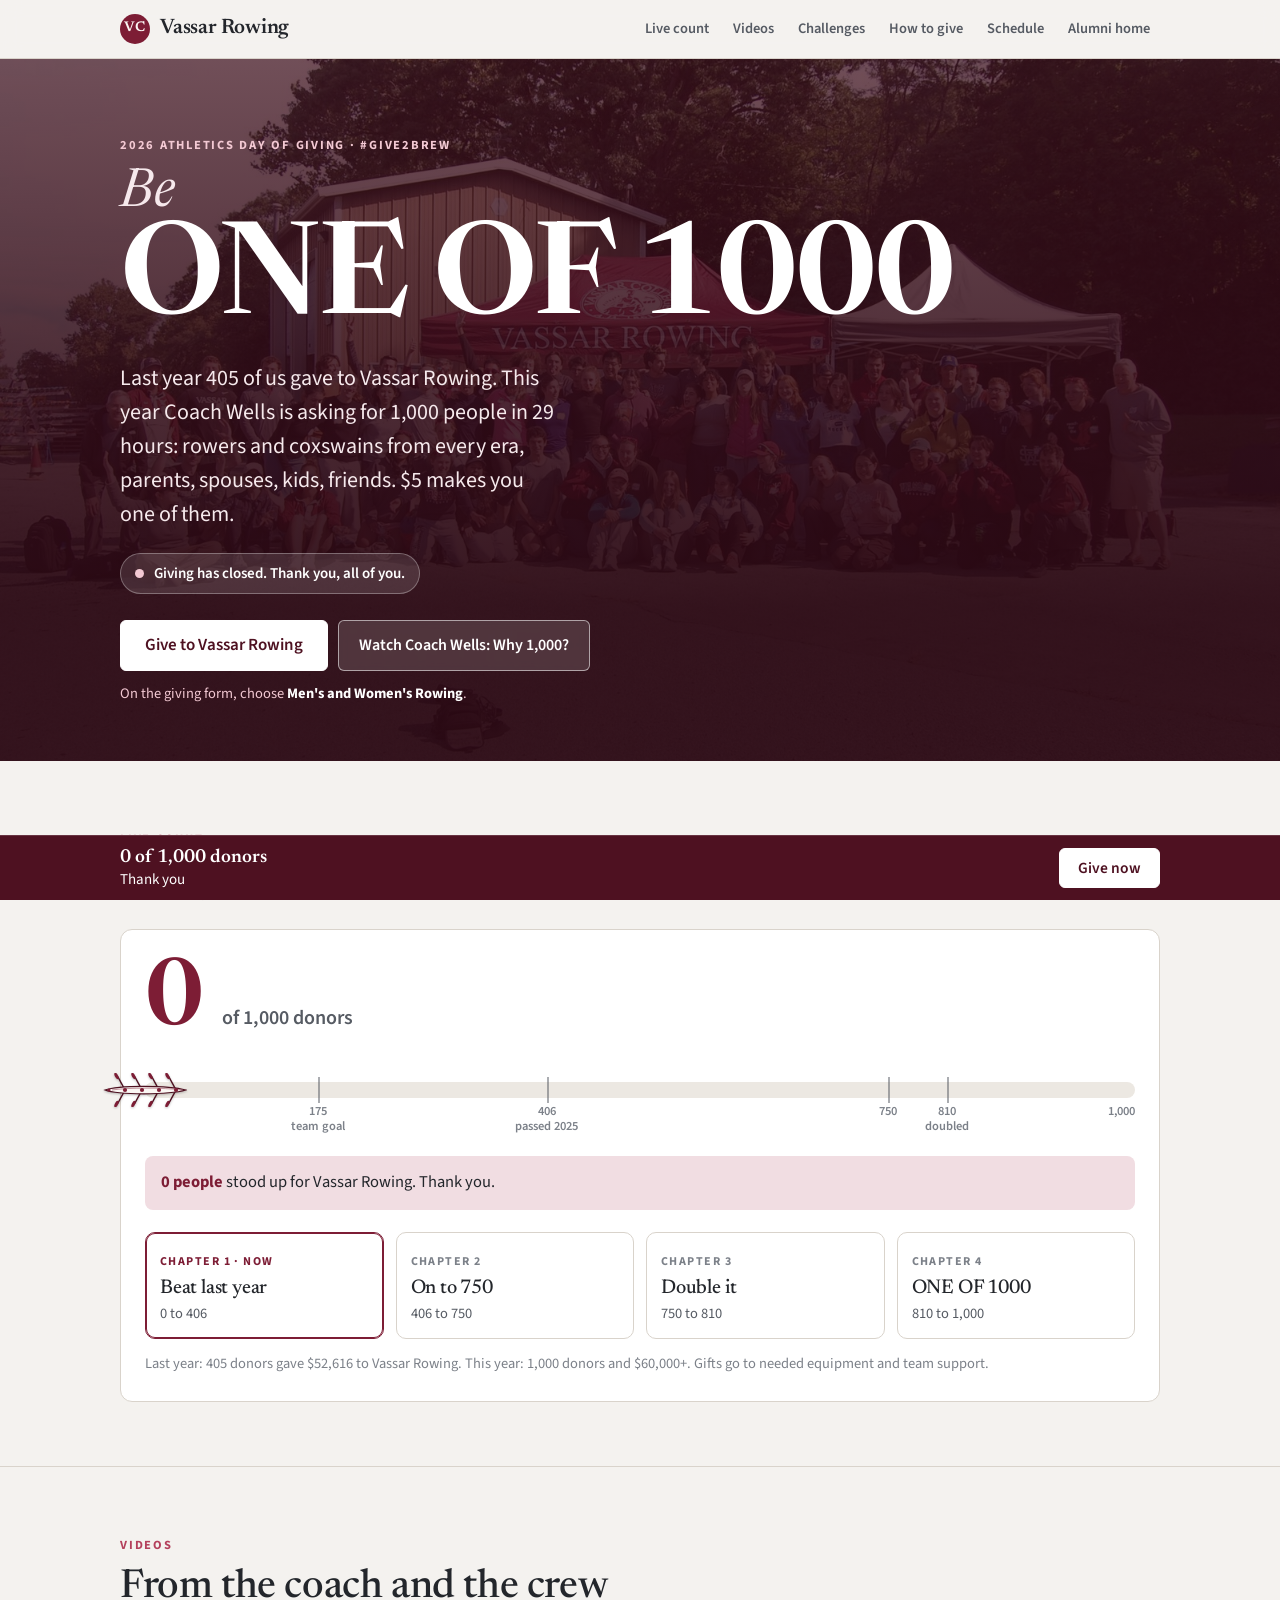
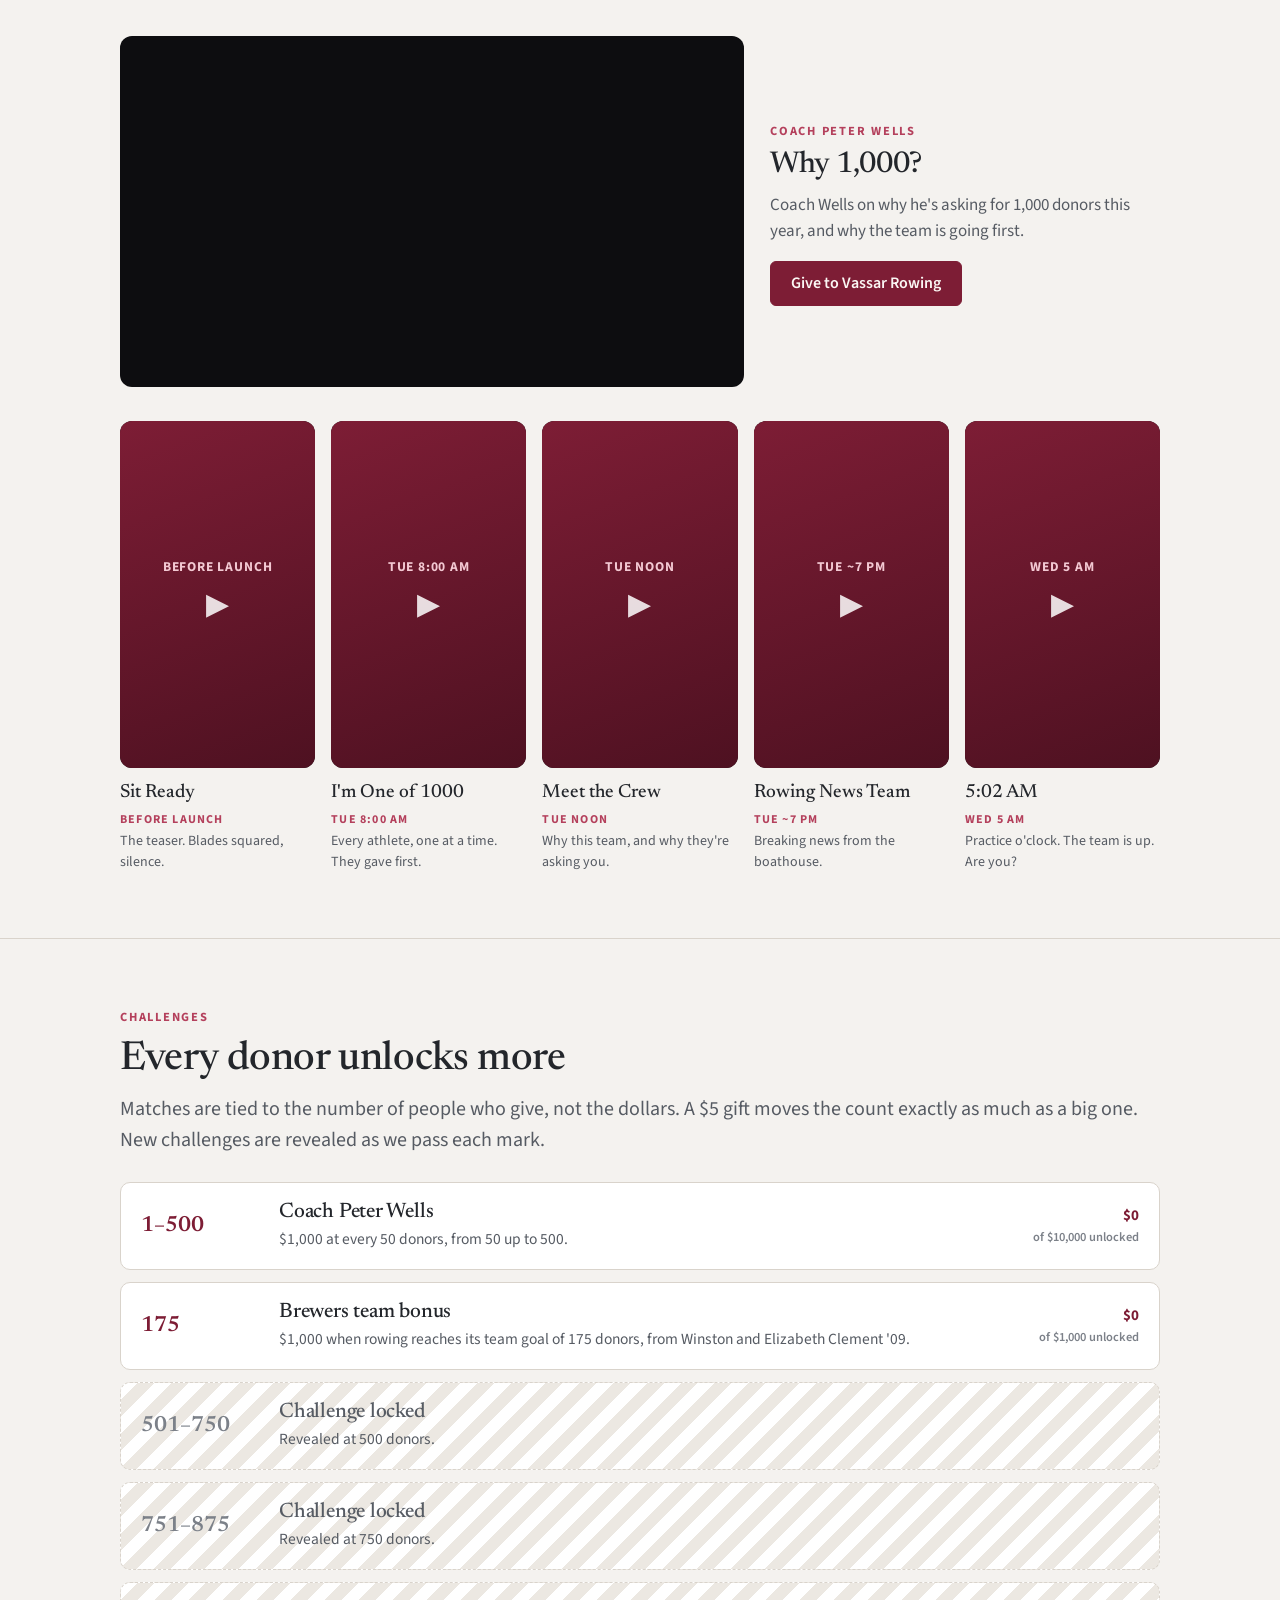
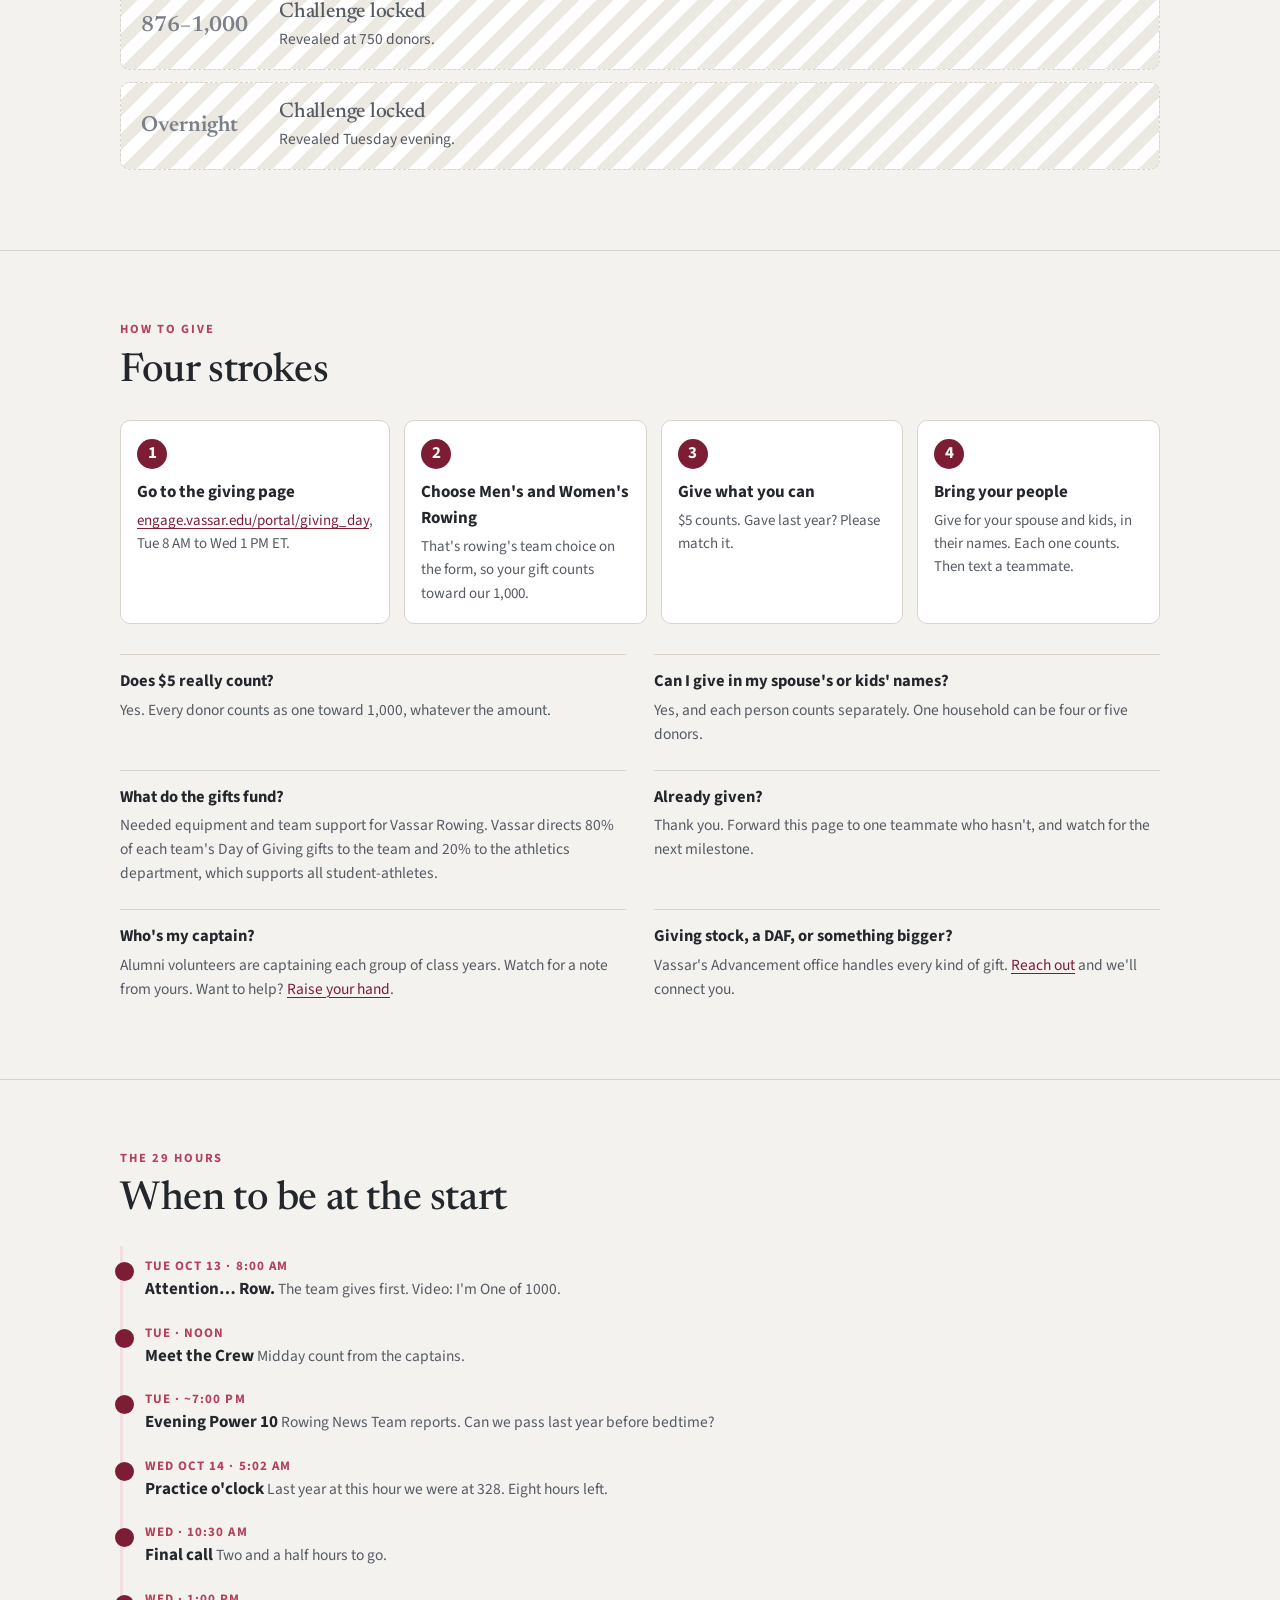
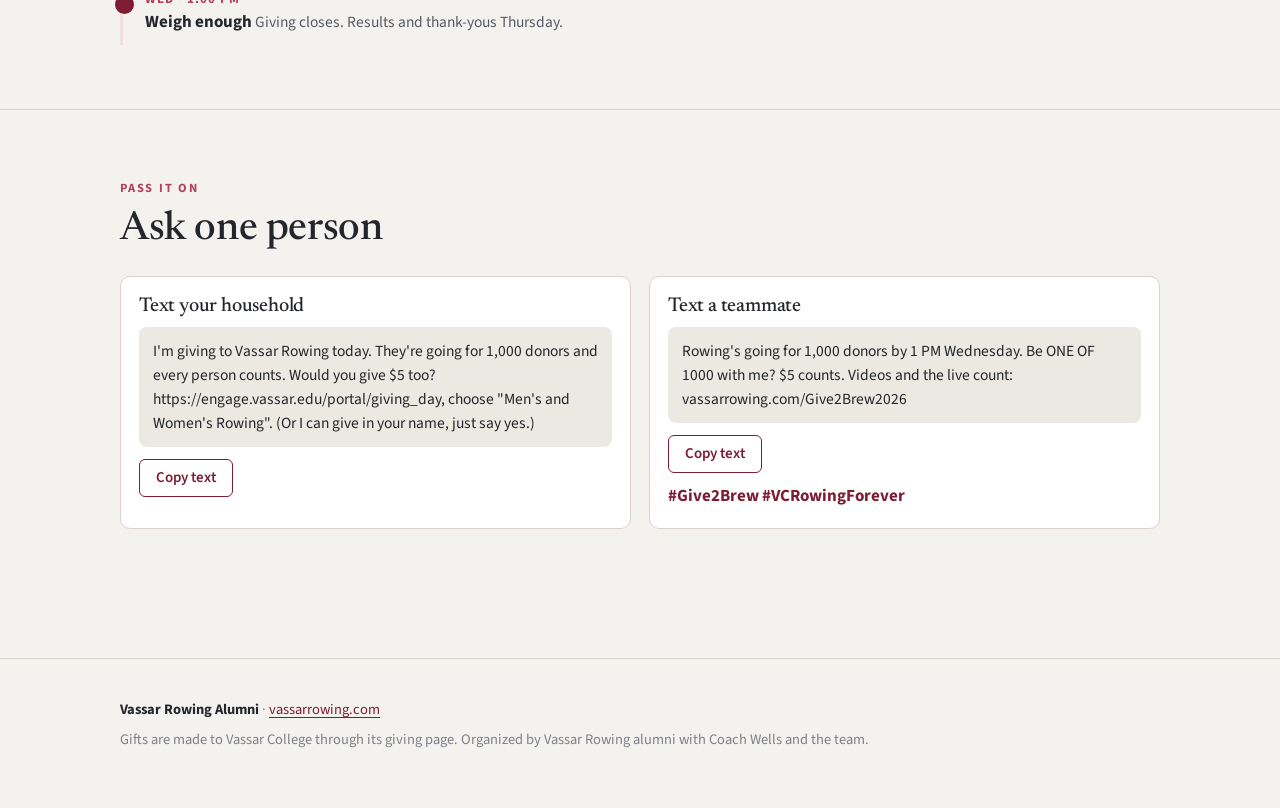
==== Give2Brew2026/index.html @ def51551 "Give2Brew live count from Vassar's engage portal (Slate leaderboard), four-oar shell on the progress" ====
<!doctype html>
<html lang="en">
<head>
<meta charset="utf-8">
<meta name="viewport" content="width=device-width, initial-scale=1, viewport-fit=cover">
<title>One of 1000 · Vassar Rowing #Give2Brew 2026</title>
<meta name="description" content="Vassar Rowing is going for 1,000 donors in 29 hours on the 2026 Athletics Day of Giving, Oct 13–14. $5 makes you one of them.">
<meta property="og:title" content="ONE OF 1000 · Vassar Rowing #Give2Brew">
<meta property="og:description" content="1,000 donors in 29 hours. Tue Oct 13, 8 AM to Wed Oct 14, 1 PM ET. $5 makes you one of them.">
<meta property="og:image" content="https://vassarrowing.com/photos/2026/group-photo.jpg">
<meta property="og:url" content="https://vassarrowing.com/Give2Brew2026/">
<link rel="icon" href="data:image/svg+xml,%3Csvg xmlns='http://www.w3.org/2000/svg' viewBox='0 0 32 32'%3E%3Ccircle cx='16' cy='16' r='16' fill='%237D1D35'/%3E%3Ctext x='16' y='21' text-anchor='middle' font-family='Georgia,serif' font-size='14' fill='%23FBF7F4'%3EVC%3C/text%3E%3C/svg%3E">
<link rel="stylesheet" href="https://fonts.googleapis.com/css2?family=Newsreader:ital,opsz,wght@0,6..72,400;0,6..72,500;0,6..72,600;1,6..72,400&family=Source+Sans+3:wght@400;500;600;700&display=swap">
<link rel="stylesheet" href="../styles.css">
<style>
.g-hero{position:relative;isolation:isolate;color:#fff;background:var(--burg-deep);overflow:hidden}
.g-hero>img{position:absolute;inset:0;width:100%;height:100%;object-fit:cover;z-index:-2;opacity:.42;filter:saturate(.8)}
.g-hero::after{content:"";position:absolute;inset:0;z-index:-1;background:linear-gradient(180deg,rgba(40,8,18,.35) 0%,rgba(40,8,18,.88) 78%)}
.g-hero .wrap{padding-block:72px 56px}
.g-hero .eyebrow{color:#F3C9D3}
.g-title{font-family:var(--font-display);font-weight:600;font-size:clamp(56px,11vw,128px);line-height:.92;letter-spacing:-.02em;margin-top:12px}
.g-title span{display:block;font-size:.42em;font-weight:400;font-style:italic;letter-spacing:0;margin-bottom:6px;color:#F6E9EC}
.g-hero p.sub{font-size:clamp(18px,2.2vw,22px);max-width:40ch;color:#F6E9EC;margin-top:18px;text-wrap:pretty}
.g-hero .actions{display:flex;gap:10px;flex-wrap:wrap;margin-top:26px}
.g-hero .btn-primary{background:#fff;color:var(--burg-deep);border-color:#fff;font-size:17px;padding:14px 24px}
.g-hero .btn-primary:hover{background:#F6E9EC;border-color:#F6E9EC}
.designate{margin-top:12px;font-size:14.5px;color:#F3C9D3}
.designate strong{color:#fff}
.clock{display:inline-flex;align-items:center;gap:10px;margin-top:22px;padding:8px 14px;border-radius:999px;background:rgba(255,255,255,.12);border:1px solid rgba(255,255,255,.3);font-weight:600;font-size:15px}
.clock .dot{width:9px;height:9px;border-radius:50%;background:#F3C9D3}
.clock.live .dot{background:#7FE0A6;box-shadow:0 0 0 0 rgba(127,224,166,.7);animation:pulse 1.8s infinite}
@keyframes pulse{70%{box-shadow:0 0 0 9px rgba(127,224,166,0)}100%{box-shadow:0 0 0 0 rgba(127,224,166,0)}}
@media (prefers-reduced-motion:reduce){.clock.live .dot{animation:none}}

.g-sec{padding-block:64px}
.g-sec + .g-sec{border-top:1px solid var(--line)}
.g-sec h2{margin-top:8px}
.g-sec .lede{margin-top:12px}

/* count */
.count-card{margin-top:26px;background:var(--surface);border:1px solid var(--line);border-radius:12px;padding:26px 24px}
.count-top{display:flex;flex-wrap:wrap;align-items:baseline;gap:8px 18px}
.count-num{font-family:var(--font-display);font-size:clamp(56px,9vw,92px);font-weight:600;line-height:1;color:var(--burg);font-variant-numeric:tabular-nums}
.count-of{font-size:20px;color:var(--ink-2);font-weight:600}
.count-meta{margin-left:auto;text-align:right;font-size:14.5px;color:var(--muted)}
.count-meta b{color:var(--ink);font-weight:600}
.bar{position:relative;margin-top:34px;height:16px;border-radius:999px;background:var(--surface-2);overflow:visible}
.bar .fill{position:absolute;left:0;top:0;bottom:0;border-radius:999px;background:linear-gradient(90deg,var(--burg),var(--rose));width:0;transition:width 1s ease}
.bar .tick{position:absolute;top:-5px;bottom:-5px;width:2px;background:var(--ink-2);opacity:.5}
.bar .boat{position:absolute;left:0;top:50%;width:84px;height:34px;transform:translate(-50%,-50%);transition:left 1s ease;pointer-events:none;z-index:2;filter:drop-shadow(0 1px 1px rgba(0,0,0,.25))}
.bar .boat svg{width:100%;height:100%;display:block}
@media (max-width:600px){.bar .boat{width:64px;height:26px}}
.bar .tick.pace{background:var(--river);opacity:1;width:3px}
.bar .tick.pace::after{content:"1,000 pace";position:absolute;top:-22px;left:50%;transform:translateX(-50%);font-size:11.5px;font-weight:700;color:var(--river);white-space:nowrap}
.ticks{position:relative;height:34px;margin-top:6px;font-size:12.5px;color:var(--muted);font-weight:600}
.ticks span{position:absolute;transform:translateX(-50%);white-space:nowrap;text-align:center;line-height:1.2}
.ticks span:last-child{transform:translateX(-100%);text-align:right}
.next{margin-top:18px;padding:14px 16px;border-radius:8px;background:var(--rose-soft);color:var(--ink);font-size:16.5px}
.next b{color:var(--burg)}
.chapters{display:grid;grid-template-columns:repeat(4,1fr);gap:12px;margin-top:22px}
.chap{border:1px solid var(--line);border-radius:10px;padding:14px 14px 12px;background:var(--surface)}
.chap .n{font-size:12px;font-weight:700;letter-spacing:.12em;text-transform:uppercase;color:var(--muted)}
.chap h3{font-size:20px;margin-top:4px}
.chap p{font-size:14.5px;color:var(--ink-2);margin-top:4px}
.chap.done{border-color:var(--burg);background:var(--rose-soft)}
.chap.done .n{color:var(--burg)}
.chap.now{border-color:var(--burg);box-shadow:inset 0 0 0 1px var(--burg)}
.chap.now .n{color:var(--burg)}
.lastyear{margin-top:14px;font-size:14.5px;color:var(--muted)}
@media (max-width:760px){.chapters{grid-template-columns:1fr 1fr}.count-meta{margin-left:0;text-align:left;width:100%}.ticks span.opt{display:none}}

/* videos */
.featured{margin-top:26px;display:grid;grid-template-columns:minmax(0,1.6fr) minmax(0,1fr);gap:26px;align-items:center}
.player{position:relative;width:100%;border-radius:12px;overflow:hidden;background:#0d0d10;aspect-ratio:16/9}
.player.v{aspect-ratio:9/16}
.player iframe,.player video{position:absolute;inset:0;width:100%;height:100%;border:0}
.player video{object-fit:contain;background:#0d0d10}
.player .soon{position:absolute;inset:0;display:grid;place-content:center;text-align:center;gap:6px;padding:16px;color:#F6E9EC;background:linear-gradient(160deg,var(--burg) 0%,var(--burg-deep) 100%)}
.player .soon b{font-family:var(--font-display);font-size:22px;font-weight:500;color:#fff}
.vcard .player .soon b{font-size:30px;opacity:.85}
.player .soon small{font-size:13.5px;letter-spacing:.06em;text-transform:uppercase;font-weight:700;color:#F3C9D3}
.featured h3{font-size:30px}
.featured p{margin-top:10px;color:var(--ink-2)}
.vgrid{display:grid;grid-template-columns:repeat(5,minmax(0,1fr));gap:16px;margin-top:34px}
.vcard h4{font-family:var(--font-display);font-size:19px;font-weight:500;margin:10px 0 2px}
.vcard p{font-size:14px;color:var(--ink-2)}
.vcard .when{font-size:12px;font-weight:700;letter-spacing:.1em;text-transform:uppercase;color:var(--rose)}
.p10{margin-top:34px}
.p10 h3{font-size:22px}
.p10 p{color:var(--ink-2);margin-top:4px;font-size:15.5px}
.p10grid{display:grid;grid-template-columns:repeat(6,minmax(0,1fr));gap:12px;margin-top:14px}
.p10grid .cap{font-size:13px;color:var(--ink-2);margin-top:6px}
@media (max-width:900px){.featured{grid-template-columns:1fr}.vgrid{grid-template-columns:repeat(3,minmax(0,1fr))}.p10grid{grid-template-columns:repeat(3,minmax(0,1fr))}}
@media (max-width:560px){.vgrid{grid-template-columns:repeat(2,minmax(0,1fr))}}

/* challenges */
.ladder{margin-top:26px;display:grid;gap:12px}
.rung{display:grid;grid-template-columns:120px 1fr auto;gap:18px;align-items:center;padding:18px 20px;border-radius:10px;background:var(--surface);border:1px solid var(--line)}
.rung .range{font-family:var(--font-display);font-size:22px;font-weight:600;color:var(--burg);font-variant-numeric:tabular-nums}
.rung h3{font-size:21px}
.rung p{font-size:15.5px;color:var(--ink-2);margin-top:3px}
.rung .won{font-weight:700;font-size:15px;color:var(--burg);text-align:right;white-space:nowrap}
.rung .won small{display:block;font-weight:600;font-size:12.5px;color:var(--muted)}
.rung.locked{background:repeating-linear-gradient(135deg,var(--surface) 0 12px,var(--surface-2) 12px 24px);border-style:dashed}
.rung.locked .range{color:var(--muted)}
.rung.locked h3{color:var(--ink-2)}
.unlocked-total{margin-top:16px;font-size:16.5px}
.unlocked-total b{color:var(--burg)}
@media (max-width:640px){.rung{grid-template-columns:1fr;gap:6px}.rung .won{text-align:left}}

/* how */
.steps{counter-reset:s;display:grid;grid-template-columns:repeat(4,1fr);gap:14px;margin-top:26px;padding:0;list-style:none}
.steps li{counter-increment:s;background:var(--surface);border:1px solid var(--line);border-radius:10px;padding:18px 16px}
.steps li::before{content:counter(s);display:grid;place-items:center;width:30px;height:30px;border-radius:50%;background:var(--burg);color:var(--on-burg);font-weight:700;margin-bottom:10px}
.steps b{display:block;font-size:17px}
.steps span{display:block;font-size:15px;color:var(--ink-2);margin-top:4px}
@media (max-width:860px){.steps{grid-template-columns:1fr 1fr}}
@media (max-width:480px){.steps{grid-template-columns:1fr}}
.faq{margin-top:30px;display:grid;grid-template-columns:1fr 1fr;gap:10px 28px}
.faq div{padding:14px 0;border-top:1px solid var(--line)}
.faq b{display:block;font-size:16.5px}
.faq span{display:block;color:var(--ink-2);font-size:15.5px;margin-top:3px}
@media (max-width:760px){.faq{grid-template-columns:1fr}}

/* schedule */
.sched{margin-top:24px;display:grid;gap:0;border-left:3px solid var(--rose-soft);padding-left:22px}
.sched div{position:relative;padding:10px 0}
.sched div::before{content:"";position:absolute;left:-30px;top:16px;width:13px;height:13px;border-radius:50%;background:var(--surface);border:3px solid var(--burg)}
.sched div.past::before{background:var(--burg)}
.sched time{display:block;font-size:13px;font-weight:700;letter-spacing:.08em;text-transform:uppercase;color:var(--rose)}
.sched b{font-size:17px}
.sched span{color:var(--ink-2);font-size:15.5px}

/* share */
.share{display:grid;grid-template-columns:minmax(0,1fr) minmax(0,1fr);gap:18px;margin-top:24px}
.sharebox{background:var(--surface);border:1px solid var(--line);border-radius:10px;padding:18px}
.sharebox h3{font-size:20px}
.sharebox p.msg{margin-top:10px;padding:12px 14px;border-radius:8px;background:var(--surface-2);font-size:15.5px;color:var(--ink)}
.sharebox .btn{margin-top:12px;font-size:15px;padding:9px 16px}
.tags{margin-top:10px;font-weight:700;color:var(--burg)}
@media (max-width:760px){.share{grid-template-columns:minmax(0,1fr)}}
.sharebox p.msg{overflow-wrap:anywhere}

.give-bar{position:sticky;bottom:0;z-index:15;background:var(--burg-deep);color:#fff;border-top:1px solid rgba(255,255,255,.15)}
.give-bar .wrap{display:flex;align-items:center;gap:14px;padding-block:10px}
.give-bar .t{font-size:15px;line-height:1.3;margin-right:auto}
.give-bar .t b{font-family:var(--font-display);font-size:19px;font-weight:600}
@media (max-width:560px){.give-bar .t{font-size:13.5px}.give-bar .t b{font-size:17px}}
.give-bar .btn{background:#fff;color:var(--burg-deep);border-color:#fff;padding:10px 18px;font-size:15.5px;white-space:nowrap}
</style>
</head>
<body>
<nav class="nav" aria-label="Site">
  <div class="wrap">
    <a class="brand" href="../index.html"><span class="vc" aria-hidden="true">VC</span>Vassar Rowing</a>
    <div class="nav-links">
      <a href="#count">Live count</a><a href="#videos">Videos</a><a href="#challenges">Challenges</a><a href="#how">How to give</a><a href="#schedule">Schedule</a><a href="../index.html">Alumni home</a>
    </div>
  </div>
</nav>

<header class="g-hero">
  <img src="../photos/2026/group-photo.jpg" alt="">
  <div class="wrap">
    <span class="eyebrow">2026 Athletics Day of Giving &middot; #Give2Brew</span>
    <h1 class="g-title"><span>Be</span>ONE OF 1000</h1>
    <p class="sub">Last year 405 of us gave to Vassar Rowing. This year Coach Wells is asking for 1,000 people in 29 hours: rowers and coxswains from every era, parents, spouses, kids, friends. $5 makes you one of them.</p>
    <div class="clock" id="clock"><span class="dot"></span><span id="clock-text">Tue Oct 13, 8:00 AM to Wed Oct 14, 1:00 PM ET</span></div>
    <div class="actions">
      <a class="btn btn-primary give-link" href="https://engage.vassar.edu/portal/giving_day" target="_blank" rel="noopener">Give to Vassar Rowing</a>
      <a class="btn btn-light" href="#videos">Watch Coach Wells: Why 1,000?</a>
    </div>
    <p class="designate">On the giving form, choose <strong>Men's and Women's Rowing</strong>.</p>
  </div>
</header>

<main>
<section class="g-sec" id="count">
  <div class="wrap">
    <span class="eyebrow">Live count</span>
    <h2>Every person counts as one</h2>
    <div class="count-card">
      <div class="count-top">
        <span class="count-num" id="donors">0</span>
        <span class="count-of">of 1,000 donors</span>
        <span class="count-meta" id="count-meta">Loading the count&hellip;</span>
      </div>
      <div class="bar" id="bar" role="progressbar" aria-valuemin="0" aria-valuemax="1000" aria-valuenow="0" aria-label="Donors toward 1,000">
        <div class="fill" id="fill"></div>
        <div class="boat" id="boat" aria-hidden="true"><svg viewBox="0 0 168 68" xmlns="http://www.w3.org/2000/svg">
          <!-- four oars, port and starboard -->
          <g stroke="#4E1121" stroke-width="3" stroke-linecap="round" fill="none">
            <path d="M44 34 L30 8"/><path d="M78 34 L64 8"/><path d="M112 34 L98 8"/><path d="M146 34 L132 8"/>
            <path d="M44 34 L30 60"/><path d="M78 34 L64 60"/><path d="M112 34 L98 60"/><path d="M146 34 L132 60"/>
          </g>
          <g fill="#7D1D35">
            <ellipse cx="27" cy="6" rx="7" ry="3.2" transform="rotate(62 27 6)"/><ellipse cx="61" cy="6" rx="7" ry="3.2" transform="rotate(62 61 6)"/><ellipse cx="95" cy="6" rx="7" ry="3.2" transform="rotate(62 95 6)"/><ellipse cx="129" cy="6" rx="7" ry="3.2" transform="rotate(62 129 6)"/>
            <ellipse cx="27" cy="62" rx="7" ry="3.2" transform="rotate(-62 27 62)"/><ellipse cx="61" cy="62" rx="7" ry="3.2" transform="rotate(-62 61 62)"/><ellipse cx="95" cy="62" rx="7" ry="3.2" transform="rotate(-62 95 62)"/><ellipse cx="129" cy="62" rx="7" ry="3.2" transform="rotate(-62 129 62)"/>
          </g>
          <!-- hull, bow to the right -->
          <path d="M4 34 C 30 24, 130 24, 166 34 C 130 44, 30 44, 4 34 Z" fill="#FBF7F4" stroke="#4E1121" stroke-width="2.5"/>
          <path d="M18 34 C 50 29, 120 29, 158 34" stroke="#7D1D35" stroke-width="1.5" fill="none" opacity=".6"/>
          <!-- four rowers and a coxswain -->
          <g fill="#7D1D35"><circle cx="44" cy="34" r="4.2"/><circle cx="78" cy="34" r="4.2"/><circle cx="112" cy="34" r="4.2"/><circle cx="146" cy="34" r="4.2"/><circle cx="12" cy="34" r="3"/></g>
        </svg></div>
      </div>
      <div class="ticks" id="ticks"></div>
      <p class="next" id="next">The team gives first at 8:00 AM Tuesday. Coach Wells adds $1,000 at every 50 donors.</p>
      <div class="chapters" id="chapters"></div>
      <p class="lastyear">Last year: 405 donors gave $52,616 to Vassar Rowing. This year: 1,000 donors and $60,000+. Gifts go to needed equipment and team support.</p>
    </div>
  </div>
</section>

<section class="g-sec" id="videos">
  <div class="wrap">
    <span class="eyebrow">Videos</span>
    <h2>From the coach and the crew</h2>
    <div class="featured">
      <div class="player" id="featured-player"></div>
      <div>
        <span class="eyebrow">Coach Peter Wells</span>
        <h3 style="margin-top:6px">Why 1,000?</h3>
        <p>Coach Wells on why he's asking for 1,000 donors this year, and why the team is going first.</p>
        <p><a class="btn btn-primary give-link" style="margin-top:6px" href="https://engage.vassar.edu/portal/giving_day" target="_blank" rel="noopener">Give to Vassar Rowing</a></p>
      </div>
    </div>
    <div class="vgrid" id="vgrid"></div>
    <div class="p10" id="p10" hidden>
      <h3>Power 10 thank-yous</h3>
      <p>Ten hard strokes and a thank-you from the team at each milestone.</p>
      <div class="p10grid" id="p10grid"></div>
    </div>
  </div>
</section>

<section class="g-sec" id="challenges">
  <div class="wrap">
    <span class="eyebrow">Challenges</span>
    <h2>Every donor unlocks more</h2>
    <p class="lede">Matches are tied to the number of people who give, not the dollars. A $5 gift moves the count exactly as much as a big one. New challenges are revealed as we pass each mark.</p>
    <div class="ladder" id="ladder"></div>
    <p class="unlocked-total" id="unlocked-total"></p>
  </div>
</section>

<section class="g-sec" id="how">
  <div class="wrap">
    <span class="eyebrow">How to give</span>
    <h2>Four strokes</h2>
    <ol class="steps">
      <li><b>Go to the giving page</b><span><a class="give-link" href="https://engage.vassar.edu/portal/giving_day" target="_blank" rel="noopener">engage.vassar.edu/portal/giving_day</a>, Tue 8 AM to Wed 1 PM ET.</span></li>
      <li><b>Choose Men's and Women's Rowing</b><span>That's rowing's team choice on the form, so your gift counts toward our 1,000.</span></li>
      <li><b>Give what you can</b><span>$5 counts. Gave last year? Please match it.</span></li>
      <li><b>Bring your people</b><span>Give for your spouse and kids, in their names. Each one counts. Then text a teammate.</span></li>
    </ol>
    <div class="faq">
      <div><b>Does $5 really count?</b><span>Yes. Every donor counts as one toward 1,000, whatever the amount.</span></div>
      <div><b>Can I give in my spouse's or kids' names?</b><span>Yes, and each person counts separately. One household can be four or five donors.</span></div>
      <div><b>What do the gifts fund?</b><span>Needed equipment and team support for Vassar Rowing. Vassar directs 80% of each team's Day of Giving gifts to the team and 20% to the athletics department, which supports all student-athletes.</span></div>
      <div><b>Already given?</b><span>Thank you. Forward this page to one teammate who hasn't, and watch for the next milestone.</span></div>
      <div><b>Who's my captain?</b><span>Alumni volunteers are captaining each group of class years. Watch for a note from yours. Want to help? <a href="mailto:brian@briantormey.com?subject=Raising%20my%20Hand%20for%20VC%20Rowing!">Raise your hand</a>.</span></div>
      <div><b>Giving stock, a DAF, or something bigger?</b><span>Vassar's Advancement office handles every kind of gift. <a href="mailto:brian@briantormey.com?subject=Question%20about%20a%20gift%20to%20VC%20Rowing">Reach out</a> and we'll connect you.</span></div>
    </div>
  </div>
</section>

<section class="g-sec" id="schedule">
  <div class="wrap">
    <span class="eyebrow">The 29 hours</span>
    <h2>When to be at the start</h2>
    <div class="sched" id="sched">
      <div data-t="2026-10-13T08:00:00-04:00"><time>Tue Oct 13 · 8:00 AM</time><b>Attention… Row.</b> <span>The team gives first. Video: I'm One of 1000.</span></div>
      <div data-t="2026-10-13T12:00:00-04:00"><time>Tue · Noon</time><b>Meet the Crew</b> <span>Midday count from the captains.</span></div>
      <div data-t="2026-10-13T19:00:00-04:00"><time>Tue · ~7:00 PM</time><b>Evening Power 10</b> <span>Rowing News Team reports. Can we pass last year before bedtime?</span></div>
      <div data-t="2026-10-14T05:02:00-04:00"><time>Wed Oct 14 · 5:02 AM</time><b>Practice o'clock</b> <span>Last year at this hour we were at 328. Eight hours left.</span></div>
      <div data-t="2026-10-14T10:30:00-04:00"><time>Wed · 10:30 AM</time><b>Final call</b> <span>Two and a half hours to go.</span></div>
      <div data-t="2026-10-14T13:00:00-04:00"><time>Wed · 1:00 PM</time><b>Weigh enough</b> <span>Giving closes. Results and thank-yous Thursday.</span></div>
    </div>
  </div>
</section>

<section class="g-sec" id="share">
  <div class="wrap">
    <span class="eyebrow">Pass it on</span>
    <h2>Ask one person</h2>
    <div class="share">
      <div class="sharebox">
        <h3>Text your household</h3>
        <p class="msg" id="msg-house">I'm giving to Vassar Rowing today. They're going for 1,000 donors and every person counts. Would you give $5 too? https://engage.vassar.edu/portal/giving_day, choose "Men's and Women's Rowing". (Or I can give in your name, just say yes.)</p>
        <button class="btn btn-ghost" data-copy="msg-house">Copy text</button>
      </div>
      <div class="sharebox">
        <h3>Text a teammate</h3>
        <p class="msg" id="msg-mate">Rowing's going for 1,000 donors by 1 PM Wednesday. Be ONE OF 1000 with me? $5 counts. Videos and the live count: vassarrowing.com/Give2Brew2026</p>
        <button class="btn btn-ghost" data-copy="msg-mate">Copy text</button>
        <p class="tags">#Give2Brew #VCRowingForever</p>
      </div>
    </div>
  </div>
</section>
</main>

<div class="give-bar">
  <div class="wrap">
    <span class="t"><b id="bar-count">ONE OF 1000</b><br><span id="bar-sub">Choose "Men's and Women's Rowing"</span></span>
    <a class="btn give-link" href="https://engage.vassar.edu/portal/giving_day" target="_blank" rel="noopener">Give now</a>
  </div>
</div>

<footer>
  <div class="wrap">
    <div><strong style="color:var(--ink)">Vassar Rowing Alumni</strong> · <a href="../index.html">vassarrowing.com</a></div>
    <div>Gifts are made to Vassar College through its giving page. Organized by Vassar Rowing alumni with Coach Wells and the team.</div>
  </div>
</footer>

<script>
(function(){
  var START = new Date('2026-10-13T08:00:00-04:00'), END = new Date('2026-10-14T13:00:00-04:00');
  var GOAL = 1000, LAST = 405;
  var CHAPTERS = [
    {n:1, to:406, title:'Beat last year', text:'0 to 406'},
    {n:2, to:750, title:'On to 750', text:'406 to 750'},
    {n:3, to:810, title:'Double it', text:'750 to 810'},
    {n:4, to:1000, title:'ONE OF 1000', text:'810 to 1,000'}
  ];
  var TICKS = [[175,'175',' team goal'],[406,'406',' passed 2025'],[750,'750',''],[810,'810',' doubled'],[1000,'1,000','']];
  // 1,000-donor planning pace (hours after 8 AM Tue, donors)
  var PACE = [[0,0],[0.5,45],[2,150],[4,300],[9,550],[14,720],[22,810],[26,900],[29,1000]];
  var $ = function(id){return document.getElementById(id)};
  var fmt = function(n){return Number(n).toLocaleString('en-US')};
  var money = function(n){return '$'+fmt(n)};
  var data = null, live = null;
  var LIVE_URL = 'https://raw.githubusercontent.com/BTormey23/vassarrowing.com/live-data/give2brew2026-live.json';
  var seen = {};   // video file -> true once it exists on the site

  function phase(now){ return now < START ? 'pre' : (now >= END ? 'post' : 'live'); }
  function left(ms){
    var m = Math.max(0, Math.floor(ms/60000)), d = Math.floor(m/1440), h = Math.floor(m%1440/60), mm = m%60;
    return (d? d+'d ' : '') + (d||h ? h+'h ' : '') + mm+'m';
  }
  function pace(now){
    var h = (now-START)/3600000; if (h<=0) return 0; if (h>=29) return GOAL;
    for (var i=1;i<PACE.length;i++){ if (h<=PACE[i][0]){ var a=PACE[i-1], b=PACE[i]; return Math.round(a[1]+(b[1]-a[1])*(h-a[0])/(b[0]-a[0])); } }
    return GOAL;
  }

  function tickClock(){
    var now = new Date(), p = phase(now), c = $('clock'), t = $('clock-text');
    c.classList.toggle('live', p==='live');
    if (p==='pre') t.textContent = 'Starts Tue Oct 13, 8:00 AM ET · ' + left(START-now) + ' to go';
    else if (p==='live') t.textContent = 'Live now · ' + left(END-now) + ' left · closes Wed 1:00 PM ET';
    else t.textContent = 'Giving has closed. Thank you, all of you.';
    document.querySelectorAll('#sched div').forEach(function(d){ d.classList.toggle('past', new Date(d.dataset.t) <= now); });
    if (data) renderCount();
  }

  function unlockedFor(ch, n){
    if (!ch.revealed) return 0;
    if (ch.kind==='per'){ var k = Math.floor((Math.min(n, ch.to) - (ch.from-1)) / ch.every); return Math.max(0, Math.min(ch.max, k*ch.amount)); }
    if (ch.kind==='at') return n >= ch.at ? ch.amount : 0;
    return 0;
  }
  function nextUnlock(n){
    var best = null;
    (data.challenges||[]).forEach(function(ch){
      if (!ch.revealed) return;
      var at = null;
      if (ch.kind==='per'){ var nx = (ch.from-1) + (Math.floor((n-(ch.from-1))/ch.every)+1)*ch.every; if (nx <= ch.to) at = nx; }
      else if (ch.kind==='at' && n < ch.at) at = ch.at;
      if (at && (!best || at < best.at)) best = {at:at, amount:ch.amount, name:ch.name};
    });
    return best;
  }

  function liveOk(){
    if (!live || !live.ok || live.test || data.auto === false || !live.checked) return false;
    return (new Date() - new Date(live.checked)) < 75*60000;   // ignore if the checker has gone quiet (pre-launch it runs every 30 min)
  }
  function counts(){
    var m = {donors: Math.max(0, +data.donors||0), dollars: data.dollars, updated: data.updated, auto: false};
    if (liveOk() && +live.donors >= m.donors) m = {donors: +live.donors, dollars: live.dollars, updated: live.updated, auto: true};
    return m;
  }
  function renderCount(){
    var now = new Date(), p = phase(now), c = counts(), n = c.donors;
    $('donors').textContent = fmt(n);
    $('fill').style.width = Math.min(100, n/GOAL*100) + '%';
    $('boat').style.left = Math.min(100, n/GOAL*100) + '%';
    $('bar').setAttribute('aria-valuenow', n);
    var bar = $('bar'); bar.querySelectorAll('.tick').forEach(function(e){e.remove()});
    TICKS.slice(0,-1).forEach(function(t){ var e=document.createElement('span'); e.className='tick'; e.style.left=(t[0]/GOAL*100)+'%'; bar.appendChild(e); });
    if (p==='live'){ var pc = pace(now); var e=document.createElement('span'); e.className='tick pace'; e.style.left=Math.min(100,pc/GOAL*100)+'%'; e.title='On pace for 1,000: about '+fmt(pc)+' by now'; bar.appendChild(e); }
    var meta = [];
    if (c.dollars) meta.push('<b>'+money(c.dollars)+'</b> raised');
    if (c.updated) meta.push('Updated '+c.updated+(c.auto ? ' from Vassar\'s giving site' : ''));
    else if (p==='pre') meta.push('Early gifts are already landing. The count updates every few minutes.');
    $('count-meta').innerHTML = meta.join(' · ');
    var nx = nextUnlock(n), msg;
    if (data.note) msg = data.note;
    else if (p==='pre' && n > 0) msg = '<b>'+fmt(n)+' early</b>. The team gives first at 8:00 AM Tuesday; from there Coach Wells adds <b>$1,000 at every 50 donors</b>.';
    else if (p==='pre') msg = 'The team gives first at 8:00 AM Tuesday. Coach Wells adds <b>$1,000 at every 50 donors</b>, and the Brewers add a <b>$1,000 bonus at 175</b>.';
    else if (p==='post') msg = '<b>'+fmt(n)+' people</b> stood up for Vassar Rowing. Thank you.';
    else if (n >= GOAL) msg = '<b>ONE OF 1000.</b> You did it. Thank you.';
    else if (nx) msg = '<b>'+fmt(nx.at-n)+' more</b> unlocks <b>'+money(nx.amount)+'</b> from '+nx.name+' at '+fmt(nx.at)+' donors.';
    else msg = '<b>'+fmt(GOAL-n)+' more</b> to ONE OF 1000.';
    if (p==='live' && n < LAST+1 && !data.note) msg += ' '+fmt(LAST+1-n)+' more to pass last year.';
    $('next').innerHTML = msg;
    var prev = 0;
    $('chapters').innerHTML = CHAPTERS.map(function(c){
      var cls = n >= c.to ? 'done' : (n >= prev ? 'now' : ''); prev = c.to;
      return '<div class="chap '+cls+'"><span class="n">Chapter '+c.n+(cls==='done'?' · done':cls==='now'?' · now':'')+'</span><h3>'+c.title+'</h3><p>'+c.text+'</p></div>';
    }).join('');
    $('bar-count').textContent = p==='pre' ? 'ONE OF 1000' : fmt(n)+' of 1,000 donors';
    $('bar-sub').textContent = p==='live' ? left(END-now)+' left · choose "Men\'s and Women\'s Rowing"' : (p==='pre' ? 'Tue 8 AM to Wed 1 PM ET · choose "Men\'s and Women\'s Rowing"' : 'Thank you');
    renderLadder(n);
  }

  function renderLadder(n){
    var total = 0;
    $('ladder').innerHTML = (data.challenges||[]).map(function(ch){
      if (!ch.revealed) return '<div class="rung locked"><span class="range">'+ch.range+'</span><div><h3>Challenge locked</h3><p>'+ch.reveal+'.</p></div><span class="won">&nbsp;</span></div>';
      var u = unlockedFor(ch, n); total += u;
      var range = ch.kind==='per' ? fmt(ch.from)+'–'+fmt(ch.to) : fmt(ch.at);
      return '<div class="rung"><span class="range">'+range+'</span><div><h3>'+ch.name+'</h3><p>'+ch.text+'</p></div><span class="won">'+money(u)+'<small>of '+money(ch.max)+' unlocked</small></span></div>';
    }).join('');
    $('unlocked-total').innerHTML = total ? '<b>'+money(total)+'</b> in challenge gifts unlocked so far.' : '';
  }

  function exists(file){
    if (!file) return Promise.resolve(false);
    if (seen[file]) return Promise.resolve(true);
    return fetch(file+'?t='+Date.now(), {method:'HEAD', cache:'no-store'}).then(function(r){ if (r.ok) seen[file]=true; return r.ok; }).catch(function(){return false});
  }
  function embedSrc(v){
    var src = (v && v.src||'').trim();
    if (!src) return null;
    if (v.provider==='youtube') return '<iframe src="https://www.youtube-nocookie.com/embed/'+encodeURIComponent(src)+'?rel=0" title="'+(v.title||'Video')+'" allow="autoplay; encrypted-media; picture-in-picture; fullscreen" allowfullscreen loading="lazy"></iframe>';
    return '<iframe src="https://drive.google.com/file/d/'+encodeURIComponent(src)+'/preview" title="'+(v.title||'Video')+'" allow="autoplay; fullscreen" allowfullscreen loading="lazy"></iframe>';
  }
  // A video shows once its release time has passed: the hosted file in Give2Brew2026/video/ if it's there, otherwise the Drive/YouTube link.
  function embed(v){
    if (!v) return Promise.resolve(null);
    if (v.release && new Date() < new Date(v.release)) return Promise.resolve(null);
    return exists(v.file).then(function(ok){
      if (ok) return '<video src="'+v.file+'" controls playsinline preload="metadata" title="'+(v.title||'Video')+'"></video>';
      return embedSrc(v);
    });
  }
  function soon(title, when){ return '<div class="soon"><small>'+when+'</small><b>'+title+'</b></div>'; }

  var shown = {};
  function put(el, key, html){ if (shown[key] !== html){ shown[key] = html; el.innerHTML = html; } }
  function renderVideos(){
    var f = data.featured||{}, fp = $('featured-player');
    fp.className = 'player' + (f.aspect==='9:16' ? ' v' : '');
    embed(f).then(function(h){ put(fp, 'featured', h || soon('Why 1,000?','Coming soon')); });
    var vids = data.videos||[];
    if ($('vgrid').children.length !== vids.length){
      $('vgrid').innerHTML = vids.map(function(v,i){
        return '<div class="vcard"><div class="player v" id="vp'+i+'"></div><h4>'+v.title+'</h4><p><span class="when">'+v.drops+'</span><br>'+v.blurb+'</p></div>';
      }).join('');
      shown = {featured: shown.featured};
    }
    vids.forEach(function(v,i){ embed(v).then(function(h){ put($('vp'+i), 'v'+i, h || soon('&#9654;', v.drops)); }); });
    var n = counts().donors;
    var clips = (data.power10||[]).filter(function(c){ return n >= (+c.at||0) && (c.file || (c.src||'').trim()); });
    Promise.all(clips.map(embed)).then(function(hs){
      var items = clips.map(function(c,i){ return hs[i] ? '<div><div class="player v">'+hs[i]+'</div>'+(c.caption?'<p class="cap">'+c.caption+'</p>':'')+'</div>' : ''; }).filter(Boolean);
      $('p10').hidden = !items.length;
      put($('p10grid'), 'p10', items.join(''));
    });
  }

  function loadLive(){
    return fetch(LIVE_URL+'?t='+Date.now(), {cache:'no-store'}).then(function(r){ return r.ok ? r.json() : null; }).then(function(j){ if (j) live = j; }).catch(function(){});
  }
  function load(first){
    Promise.all([
      fetch('../data/give2brew2026.json?t='+Date.now(), {cache:'no-store'}).then(function(r){return r.json()}),
      loadLive()
    ]).then(function(res){
      data = res[0]; renderCount(); renderVideos();
    }).catch(function(){ if (first){ data = {donors:0, challenges:[], videos:[], power10:[], featured:{}}; renderCount(); renderVideos(); } });
  }

  // render the ladder ticks labels once
  $('ticks').innerHTML = TICKS.map(function(t,i){ return '<span class="'+(i===0||i===3?'opt':'')+'" style="left:'+(t[0]/GOAL*100)+'%">'+t[1]+(t[2]?'<br>'+t[2].trim():'')+'</span>'; }).join('');

  document.querySelectorAll('[data-copy]').forEach(function(b){
    b.addEventListener('click', function(){
      var txt = $(b.dataset.copy).textContent;
      (navigator.clipboard ? navigator.clipboard.writeText(txt) : Promise.reject()).then(function(){ b.textContent='Copied'; setTimeout(function(){b.textContent='Copy text'},1800); }, function(){ b.textContent='Select and copy'; });
    });
  });

  load(true);
  tickClock();
  setInterval(tickClock, 30000);
  setInterval(function(){ var p = phase(new Date()); if (p==='live' || (START-new Date()) < 3600000) load(false); }, 60000);
  setInterval(function(){ if (phase(new Date())==='pre') load(false); }, 300000);   // pre-launch: early gifts count too
})();
</script>
</body>
</html>
---- styles.css ----
:root{
  --ground:#F4F2EF; --surface:#FFFFFF; --surface-2:#ECE8E2; --line:#D9D3CB;
  --ink:#23262B; --ink-2:#565B63; --muted:#7C8189;
  --burg:#7D1D35; --burg-deep:#4E1121; --rose:#B4405C; --rose-soft:#F1DDE2; --river:#4F6B80;
  --on-burg:#FBF7F4; --focus:#B4405C;
  --font-display:"Newsreader",Georgia,"Times New Roman",serif;
  --font-body:"Source Sans 3","Source Sans Pro",system-ui,-apple-system,"Segoe UI",Helvetica,Arial,sans-serif;
}
@media (prefers-color-scheme: dark){
  :root:not([data-theme="light"]){
    color-scheme:dark;
    --ground:#17181B; --surface:#1F2125; --surface-2:#2A2C31; --line:#3A3D44;
    --ink:#ECE9E4; --ink-2:#BDB8B0; --muted:#8E9199;
    --burg:#9A2C48; --burg-deep:#3B0D1A; --rose:#D0627C; --rose-soft:#3A2028; --river:#7E9BB0;
    --on-burg:#FBF7F4; --focus:#D0627C;
  }
}
:root[data-theme="dark"]{
  color-scheme:dark;
  --ground:#17181B; --surface:#1F2125; --surface-2:#2A2C31; --line:#3A3D44;
  --ink:#ECE9E4; --ink-2:#BDB8B0; --muted:#8E9199;
  --burg:#9A2C48; --burg-deep:#3B0D1A; --rose:#D0627C; --rose-soft:#3A2028; --river:#7E9BB0;
  --on-burg:#FBF7F4; --focus:#D0627C;
}
*{box-sizing:border-box}
body{margin:0;background:var(--ground);color:var(--ink);font-family:var(--font-body);font-size:17px;line-height:1.55;-webkit-font-smoothing:antialiased}
h1,h2,h3{font-family:var(--font-display);font-weight:500;line-height:1.1;margin:0;text-wrap:balance;letter-spacing:-.01em}
h2{font-size:clamp(30px,4vw,40px)}
h3{font-size:24px}
p{margin:0}
a{color:var(--burg);text-decoration-thickness:1px;text-underline-offset:3px}
a:focus-visible,button:focus-visible,input:focus-visible,select:focus-visible,textarea:focus-visible{outline:3px solid var(--focus);outline-offset:2px}
img{max-width:100%;display:block}
.wrap{max-width:1080px;margin:0 auto;padding-inline:20px}
.eyebrow{font-size:12.5px;font-weight:700;letter-spacing:.14em;text-transform:uppercase;color:var(--rose)}
.lede{font-size:20px;color:var(--ink-2);max-width:100%;text-wrap:pretty}
.measure{max-width:100%;text-wrap:pretty}
section.block{padding-block:72px}
section.block + section.block{border-top:1px solid var(--line)}
.stack{display:grid;gap:14px}
.btn{display:inline-flex;align-items:center;gap:8px;padding:12px 20px;border-radius:6px;font-weight:600;font-size:16px;text-decoration:none;border:1.5px solid transparent;cursor:pointer;font-family:inherit;line-height:1.2}
.btn-primary{background:var(--burg);color:var(--on-burg);border-color:var(--burg)}
.btn-primary:hover{background:var(--burg-deep);border-color:var(--burg-deep)}
.btn-ghost{background:transparent;color:var(--burg);border-color:var(--burg)}
.btn-ghost:hover{background:var(--rose-soft)}
.btn-light{background:rgba(255,255,255,.14);color:#fff;border-color:rgba(255,255,255,.55);backdrop-filter:blur(4px)}
.btn-light:hover{background:rgba(255,255,255,.26)}

/* nav */
.nav{position:sticky;top:env(safe-area-inset-top,0px);z-index:20;background:color-mix(in srgb,var(--ground) 88%,transparent);backdrop-filter:blur(10px);border-bottom:1px solid var(--line)}
.nav .wrap{display:flex;align-items:center;gap:22px;height:58px}
.brand{display:flex;align-items:center;gap:10px;text-decoration:none;color:var(--ink);font-family:var(--font-display);font-size:21px;font-weight:600;letter-spacing:-.01em;margin-right:auto;white-space:nowrap}
.brand .vc{width:30px;height:30px;border-radius:50%;background:var(--burg);color:var(--on-burg);display:grid;place-items:center;font-family:var(--font-display);font-size:14px;font-weight:600;letter-spacing:.02em}
.nav-links{display:flex;gap:4px;overflow-x:auto;scrollbar-width:none}
.nav-links::-webkit-scrollbar{display:none}
.nav-links a{color:var(--ink-2);text-decoration:none;font-weight:600;font-size:14.5px;padding:8px 10px;border-radius:5px;white-space:nowrap}
.nav-links a:hover{color:var(--burg);background:var(--rose-soft)}

/* hero */
.hero{position:relative;isolation:isolate;color:#fff;background:var(--burg-deep);min-height:min(78vh,640px);display:flex;align-items:flex-end}
.hero img{position:absolute;inset:0;width:100%;height:100%;object-fit:cover;z-index:-2}
.hero::after{content:"";position:absolute;inset:0;z-index:-1;background:linear-gradient(180deg,rgba(35,20,26,.15) 0%,rgba(35,20,26,.25) 45%,rgba(60,18,32,.86) 100%)}
.hero .wrap{padding-block:56px 44px;display:grid;gap:18px;width:100%}
.hero .eyebrow{color:#F3C9D3}
.hero h1{font-size:clamp(44px,7vw,86px);font-weight:500;max-width:12ch}
.hero h1 em{font-style:italic;font-weight:400}
.hero p{font-size:clamp(18px,2.2vw,22px);max-width:52ch;color:#F6E9EC}
.hero .actions{display:flex;flex-wrap:wrap;gap:12px;margin-top:6px}

/* intro strip */
.pillars{display:grid;grid-template-columns:repeat(auto-fit,minmax(200px,1fr));gap:22px 28px;margin-top:34px}
.pillar{display:grid;gap:6px;padding-top:14px;border-top:2px solid var(--burg)}
.pillar strong{font-family:var(--font-display);font-size:21px;font-weight:500}
.pillar span{color:var(--ink-2);font-size:15.5px}

/* roster */
.roster-panel{background:var(--surface);border:1px solid var(--line);border-radius:10px;padding:26px;display:grid;gap:22px;margin-top:28px;box-shadow:0 1px 0 rgba(0,0,0,.03)}
.finder{display:grid;grid-template-columns:auto 1fr;gap:22px;align-items:end}
.finder label{display:grid;gap:6px;font-weight:600;font-size:14px;color:var(--ink-2)}
.finder input{font:inherit;font-family:var(--font-display);font-size:34px;font-weight:500;padding:6px 12px;border:1.5px solid var(--line);border-radius:8px;background:var(--ground);color:var(--ink);width:150px;font-variant-numeric:tabular-nums}
.finder input[type=text]{font-family:var(--font-body);font-size:18px;font-weight:400;width:100%;padding:12px 14px}
.finder input:focus{border-color:var(--burg)}
.chips{display:flex;flex-wrap:wrap;gap:8px}
.chip{border:1px solid var(--line);background:var(--ground);color:var(--ink-2);border-radius:999px;padding:5px 12px;font-size:14px;font-weight:600;cursor:pointer;font-family:inherit}
.chip:hover,.chip[aria-pressed=true]{background:var(--burg);color:var(--on-burg);border-color:var(--burg)}
.results{display:grid;gap:26px}
.class-group{display:grid;gap:10px}
details.class-group{gap:0}
details.class-group > summary{list-style:none;cursor:pointer;display:flex;align-items:baseline;gap:12px;flex-wrap:wrap;padding:6px 0}
details.class-group > summary::-webkit-details-marker{display:none}
details.class-group > summary .caret{margin-left:auto;width:10px;height:10px;border-right:2px solid var(--burg);border-bottom:2px solid var(--burg);transform:rotate(-45deg);transition:transform .15s;align-self:center}
details.class-group[open] > summary .caret{transform:rotate(45deg)}
details.class-group > .names{margin-top:6px;margin-bottom:10px}
.class-head{display:flex;align-items:baseline;gap:12px;flex-wrap:wrap}
.class-head h3{font-size:22px}
.class-head.pinned h3{font-size:30px;color:var(--burg)}
.class-head .count{color:var(--muted);font-size:14px;font-weight:600}
.names{display:grid;grid-template-columns:repeat(auto-fill,minmax(230px,1fr));gap:4px 18px;margin:0;padding:0;list-style:none}
.names li{display:flex;align-items:center;gap:8px;padding:6px 0;border-bottom:1px dotted var(--line);font-size:16.5px}
.names .nm{flex:1;min-width:0}
.names .alt{color:var(--muted);font-size:14px}
.tag{font-size:11px;font-weight:700;letter-spacing:.06em;padding:2px 7px;border-radius:4px;background:var(--surface-2);color:var(--ink-2);white-space:nowrap}
.tag.side{background:var(--rose-soft);color:var(--burg)}
.tag.stu{background:color-mix(in srgb,var(--river) 18%,transparent);color:var(--river)}
.roster-note{display:flex;flex-wrap:wrap;gap:12px;align-items:center;justify-content:space-between;padding:16px 18px;border-radius:8px;background:var(--rose-soft);color:var(--ink)}
.roster-note p{max-width:60ch}
.empty{color:var(--muted);padding:12px 0}

/* photos */
.mosaic{display:grid;grid-template-columns:repeat(6,1fr);grid-auto-rows:150px;gap:10px;margin-top:28px}
.mosaic figure{margin:0;position:relative;overflow:hidden;border-radius:8px;background:var(--surface-2)}
.mosaic img{width:100%;height:100%;object-fit:cover;transition:transform .5s ease}
.mosaic figure:hover img{transform:scale(1.03)}
.mosaic figcaption{position:absolute;left:0;right:0;bottom:0;padding:22px 12px 10px;font-size:13px;color:#fff;background:linear-gradient(180deg,transparent,rgba(30,12,18,.75))}
.m-a{grid-column:span 3;grid-row:span 2}.m-b{grid-column:span 3}.m-c{grid-column:span 2}.m-d{grid-column:span 1}.m-e{grid-column:span 2}.m-f{grid-column:span 2;grid-row:span 2}.m-g{grid-column:span 2}.m-h{grid-column:span 2}
@media (max-width:760px){.mosaic{grid-template-columns:repeat(2,1fr);grid-auto-rows:170px}.mosaic figure{grid-column:span 1 !important;grid-row:span 1 !important}.m-a{grid-column:span 2 !important}}

/* events */
.events{display:grid;grid-template-columns:repeat(auto-fit,minmax(280px,1fr));gap:18px;margin-top:28px}
.event{background:var(--surface);border:1px solid var(--line);border-radius:10px;padding:22px;display:grid;gap:10px;align-content:start}
.event .when{font-family:var(--font-display);font-size:22px;color:var(--burg)}
.event .when.tbd{color:var(--muted);font-style:italic}
.event h3{font-size:22px}
.event p{color:var(--ink-2);font-size:15.5px}
.recap{margin-top:40px;display:grid;grid-template-columns:1.1fr 1fr;gap:30px;align-items:center}
.recap img{border-radius:10px;aspect-ratio:4/3;object-fit:cover;width:100%}
@media (max-width:760px){.recap{grid-template-columns:1fr}}

/* live feeds */
.live{display:grid;grid-template-columns:1fr 1fr;gap:26px;margin-top:34px}
@media (max-width:760px){.live{grid-template-columns:1fr}}
.live-col{background:var(--surface);border:1px solid var(--line);border-radius:10px;padding:20px 22px}
.live-head{display:flex;align-items:baseline;gap:10px;flex-wrap:wrap;margin-bottom:10px;font-size:14px}
.live-head .eyebrow{margin-right:auto}
.feed{list-style:none;margin:0;padding:0;display:grid}
.feed li{display:grid;grid-template-columns:auto 1fr;gap:12px;padding:10px 0;border-bottom:1px dotted var(--line);font-size:15.5px;align-items:baseline}
.feed li:last-child{border-bottom:0}
.feed .d{font-family:var(--font-display);font-size:17px;color:var(--burg);white-space:nowrap;min-width:5.5ch;font-variant-numeric:tabular-nums}
.feed .t{color:var(--ink)}
.feed .m{display:block;color:var(--muted);font-size:13.5px}
.feed-empty{color:var(--muted);grid-template-columns:1fr !important}
/* program */
.program{display:grid;grid-template-columns:1.3fr 1fr;gap:30px;align-items:center;margin-top:26px}
@media (max-width:760px){.program{grid-template-columns:1fr}}
.video{position:relative;aspect-ratio:16/9;max-width:100%;border-radius:10px;overflow:hidden;background:#000}
.video iframe{position:absolute;inset:0;width:100%;height:100%;border:0}

/* give */
.give{background:var(--burg);color:var(--on-burg)}
.give .eyebrow{color:#F3C9D3}
.give .lede{color:#F1DEE3}
.give a{color:#fff}
.give-grid{display:grid;grid-template-columns:repeat(auto-fit,minmax(280px,1fr));gap:18px;margin-top:30px}
.give-card{border:1px solid rgba(255,255,255,.3);border-radius:10px;padding:24px;display:grid;gap:12px;align-content:start;background:rgba(255,255,255,.06)}
.give-card h3{color:#fff}
.give-card p{color:#F1DEE3;font-size:15.5px}
.give .btn-light{margin-top:6px;justify-self:start}
.fine{font-size:14px;color:#E3C9D0;max-width:70ch;margin-top:26px}

/* history */
.history{display:grid;grid-template-columns:1fr 1fr;gap:34px;align-items:start;margin-top:26px}
.history img{border-radius:8px}
.history .measure{font-size:17.5px}
.history .measure p + p{margin-top:14px}
@media (max-width:760px){.history{grid-template-columns:1fr}}

/* who */
.committees{display:grid;grid-template-columns:repeat(auto-fit,minmax(240px,1fr));gap:10px;margin-top:14px}
.cmte{border:1px solid var(--line);border-radius:8px;background:var(--surface);padding:12px 14px;cursor:pointer;display:grid;gap:8px;transition:border-color .15s}
.cmte:hover,.cmte:focus-within,.cmte.open{border-color:var(--burg)}
.cmte .cmte-name{font-weight:600;font-size:15px;display:flex;justify-content:space-between;align-items:center;gap:8px}
.cmte .cmte-name .n{font-size:12px;font-weight:700;color:var(--muted);letter-spacing:.04em}
.cmte .cmte-body{display:none;font-size:14.5px;color:var(--ink-2)}
.cmte:hover .cmte-body,.cmte:focus-within .cmte-body,.cmte.open .cmte-body{display:grid;gap:8px}
.cmte .members{font-size:14px;color:var(--ink);line-height:1.45}
.cmte .members .lbl{font-size:11px;font-weight:700;letter-spacing:.08em;text-transform:uppercase;color:var(--rose);display:block;margin-bottom:2px}
.checks{border:1px solid var(--line);border-radius:8px;padding:12px 14px 10px;display:grid;grid-template-columns:repeat(3,1fr);gap:8px 18px;margin:0}
@media (max-width:760px){.checks{grid-template-columns:1fr}}
.checks legend{font-size:14px;font-weight:600;color:var(--ink-2);padding:0 6px}
.form .checks label{display:grid;grid-template-columns:18px 1fr;align-items:start;gap:10px;font-size:15px;font-weight:500;color:var(--ink);padding:4px 0;line-height:1.3}
.form .checks input[type=checkbox]{width:18px;height:18px;margin:2px 0 0;padding:0;accent-color:var(--burg);border-radius:3px}

/* update form */
.form{background:var(--surface);border:1px solid var(--line);border-radius:10px;padding:26px;margin-top:26px;display:grid;gap:16px}
.grid2{display:grid;grid-template-columns:1fr 1fr;gap:14px}
.grid3{display:grid;grid-template-columns:1fr 1fr 1fr;gap:14px}
@media (max-width:640px){.grid2,.grid3{grid-template-columns:1fr}}
.form label{display:grid;gap:5px;font-size:14px;font-weight:600;color:var(--ink-2)}
.form input,.form select,.form textarea{font:inherit;padding:10px 12px;border:1.5px solid var(--line);border-radius:6px;background:var(--ground);color:var(--ink);width:100%}
.form textarea{min-height:90px;resize:vertical}
.out{display:none;gap:10px;background:var(--ground);border:1px dashed var(--line);border-radius:8px;padding:16px}
.out.show{display:grid}
.out pre{white-space:pre-wrap;font-family:inherit;margin:0;font-size:15px;color:var(--ink-2)}
.privacy{font-size:14px;color:var(--muted);max-width:70ch}

footer{padding-block:40px 56px;border-top:1px solid var(--line);color:var(--muted);font-size:14.5px}
footer .wrap{display:grid;gap:8px}
@media (max-width:640px){.finder{grid-template-columns:1fr}.finder input{width:100%}section.block{padding-block:52px}}
@media (prefers-reduced-motion:reduce){.mosaic img{transition:none}}
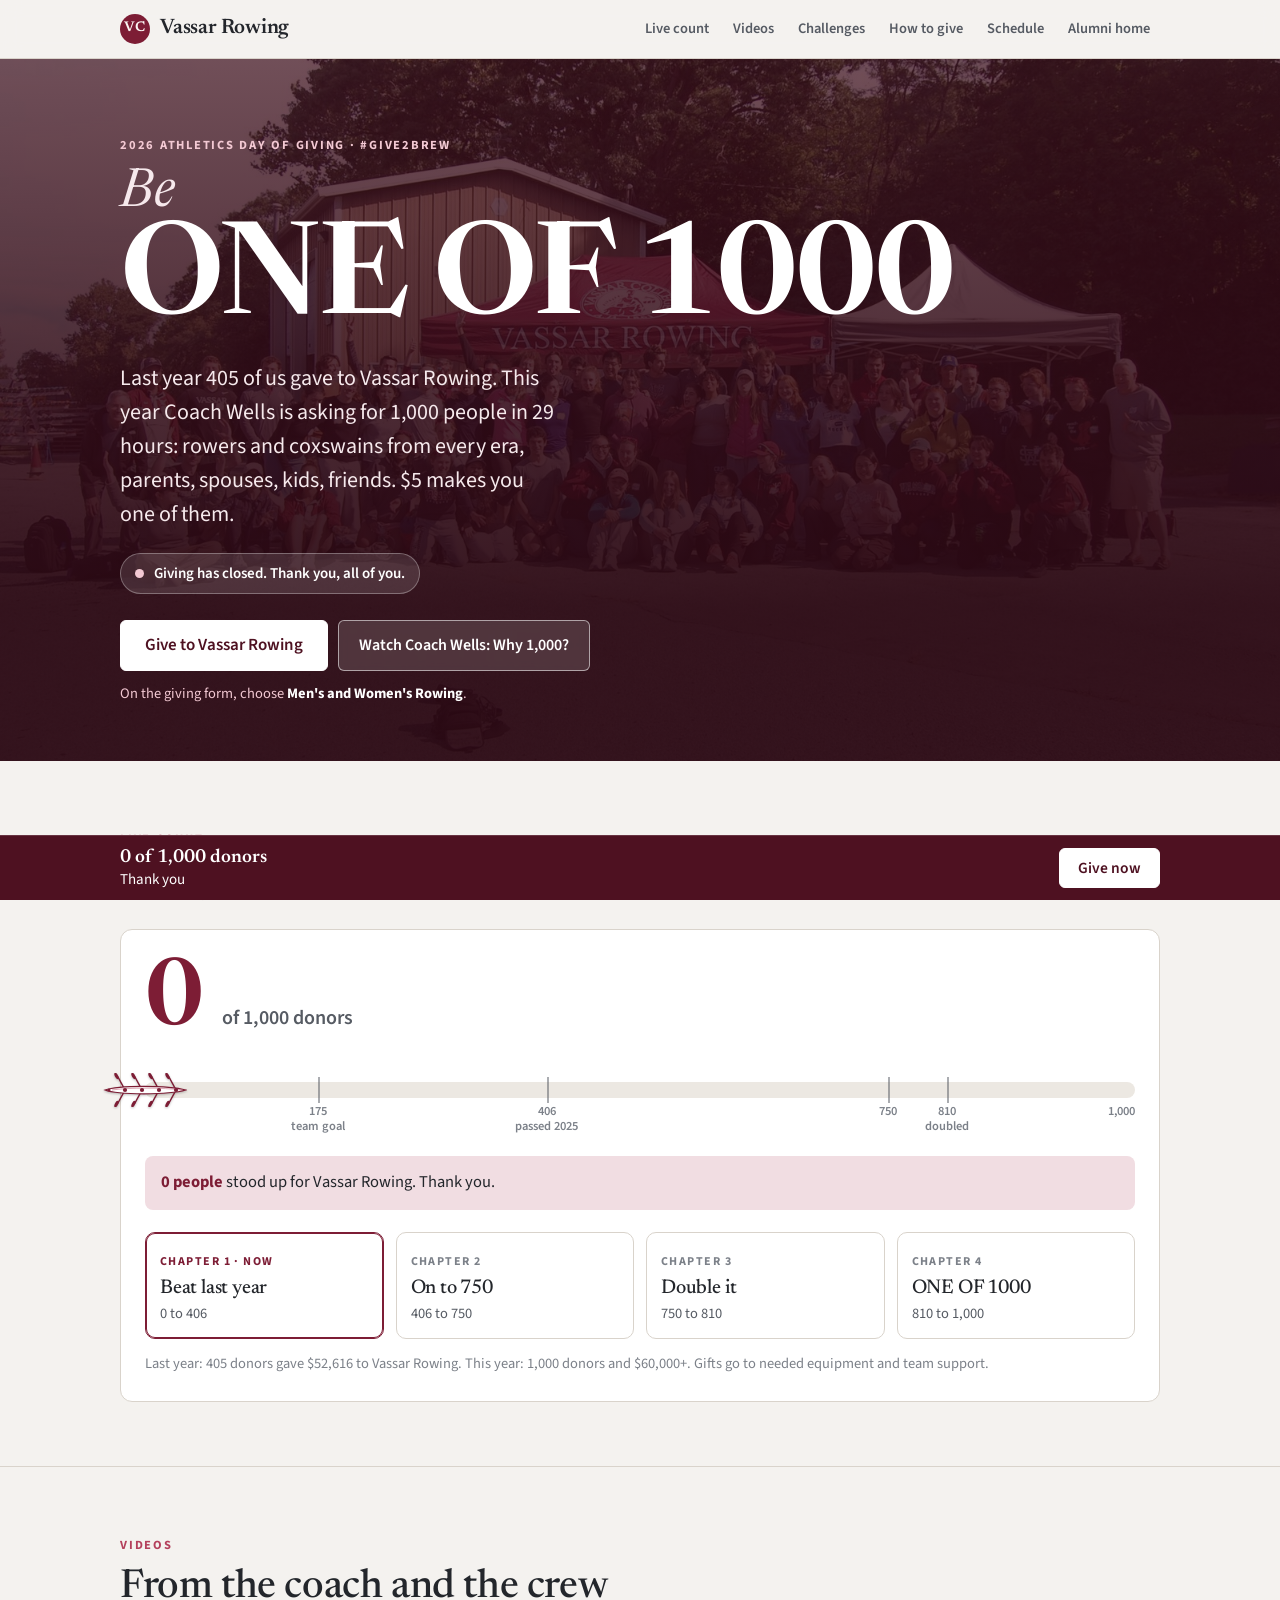
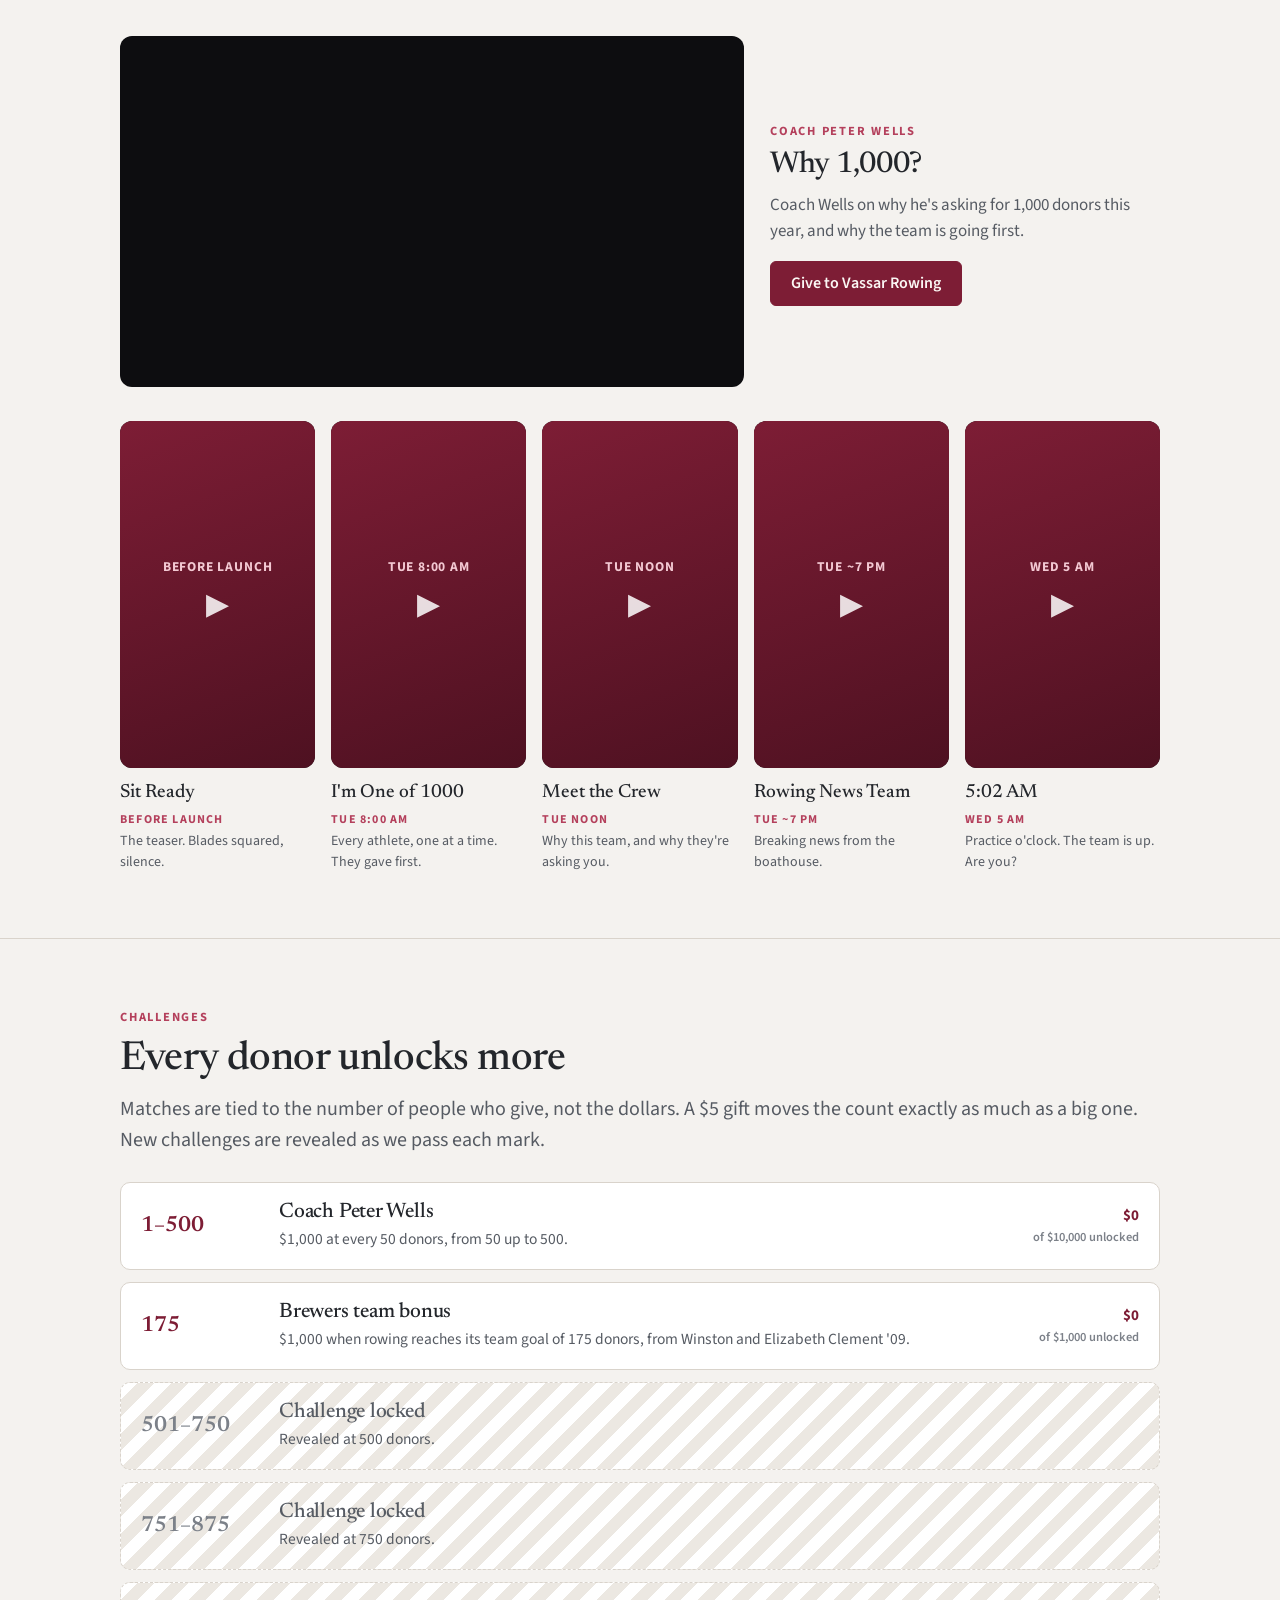
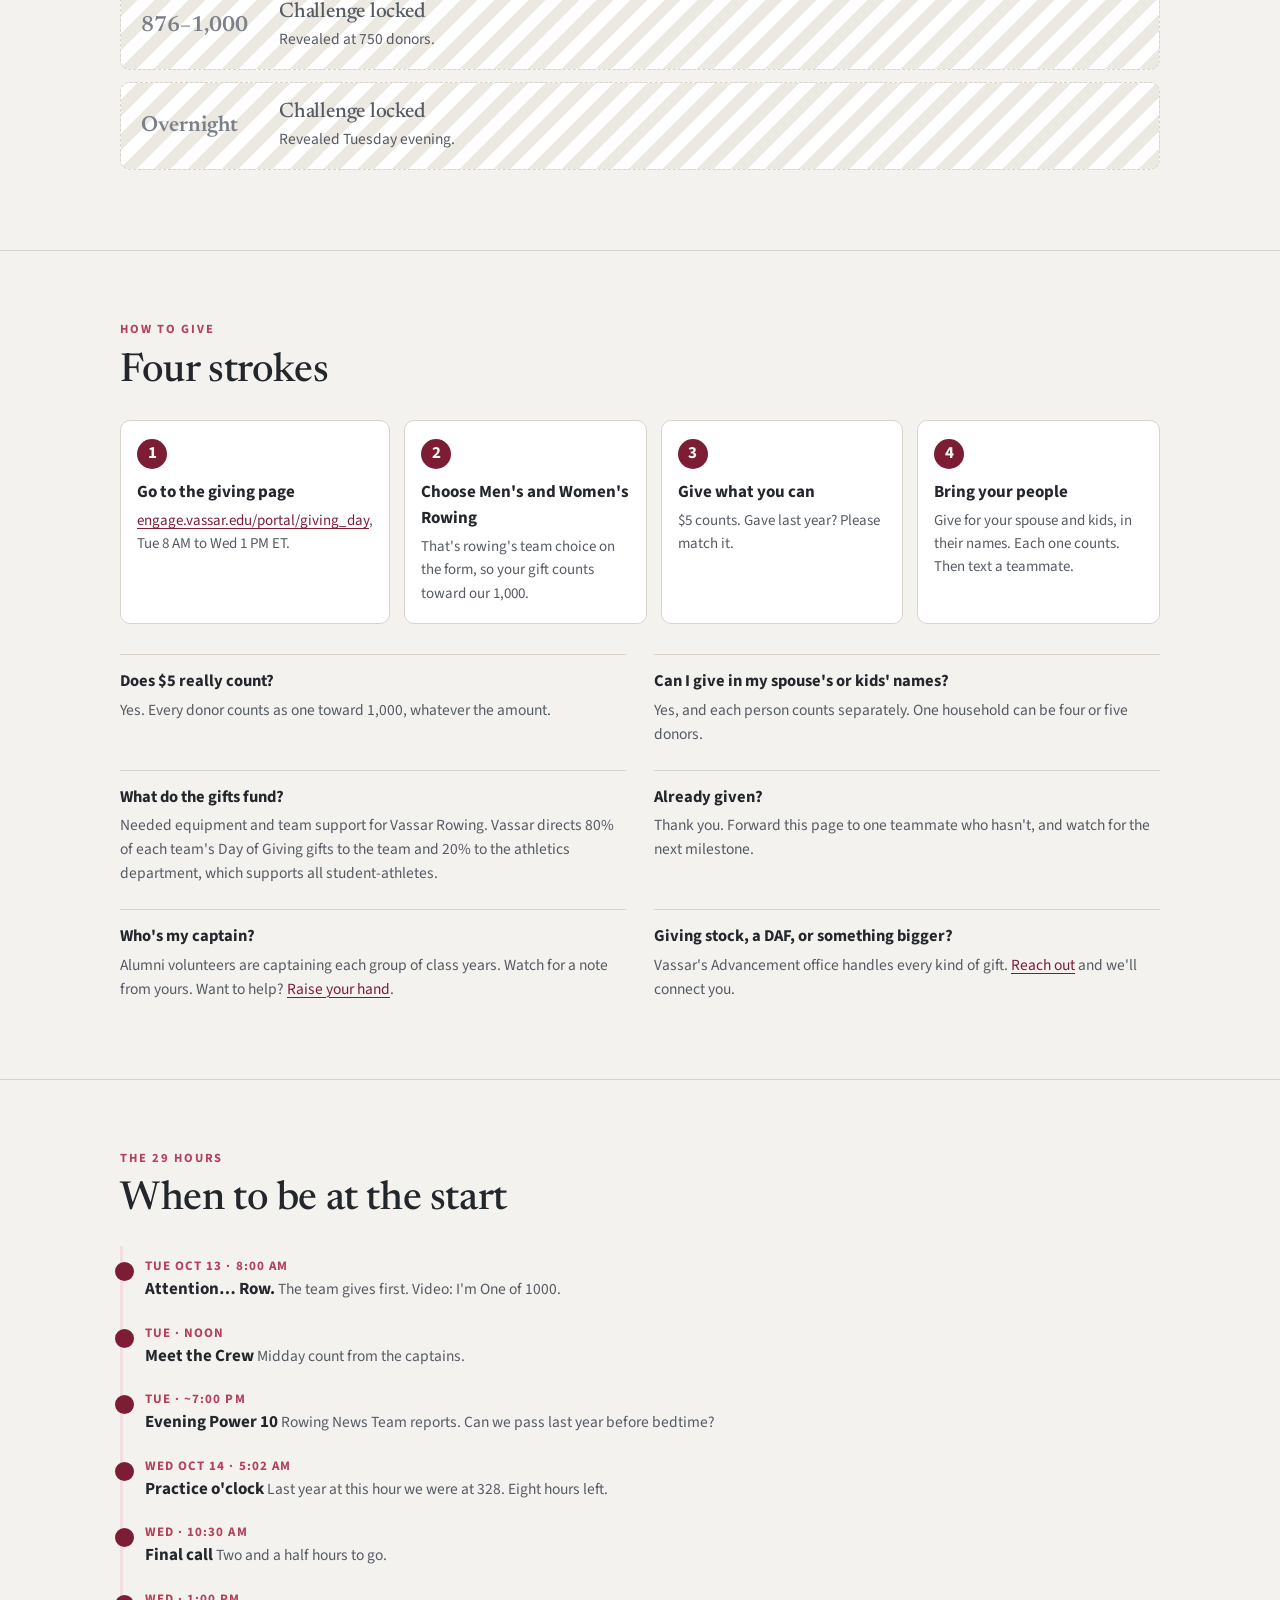
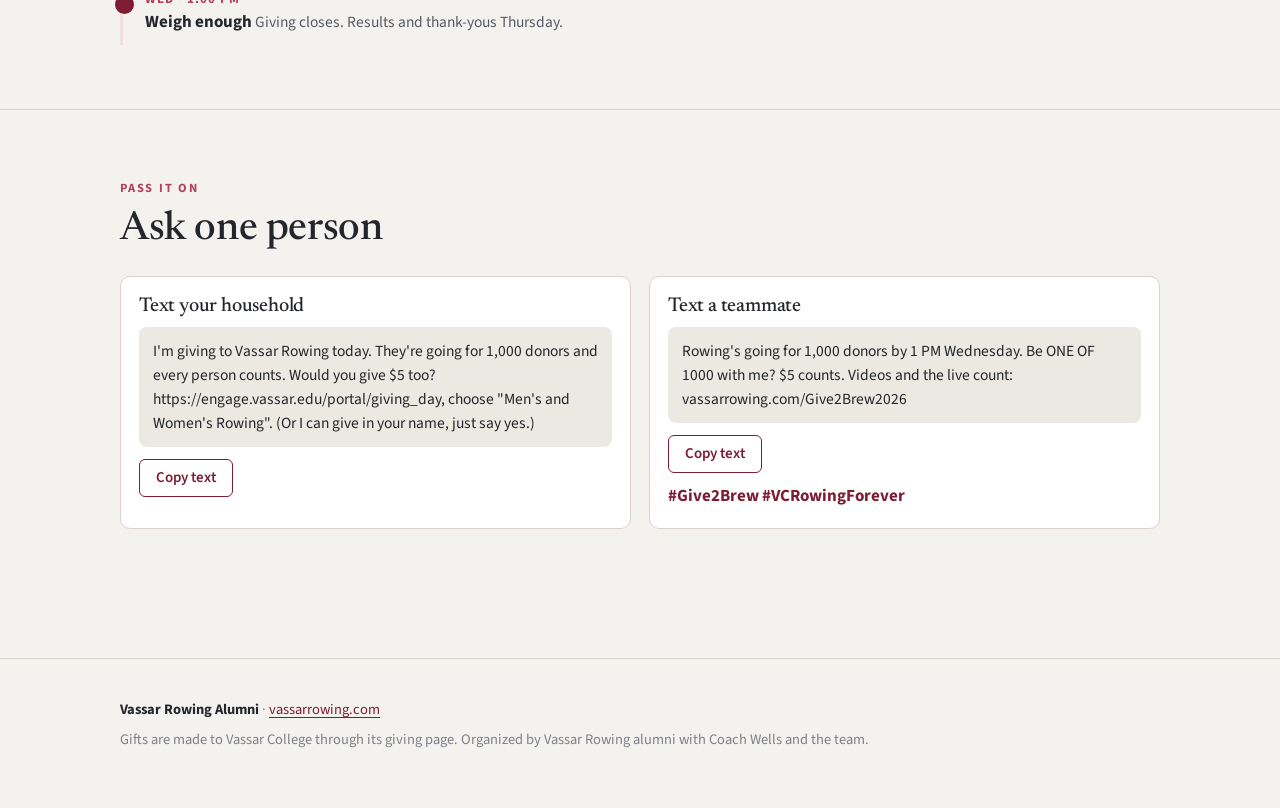
==== commit 2f7bdc6f: "Give2Brew: shell icon colors follow light/dark theme" ====
--- a/Give2Brew2026/index.html
+++ b/Give2Brew2026/index.html
@@ -49,6 +49,8 @@
 .bar .tick{position:absolute;top:-5px;bottom:-5px;width:2px;background:var(--ink-2);opacity:.5}
 .bar .boat{position:absolute;left:0;top:50%;width:84px;height:34px;transform:translate(-50%,-50%);transition:left 1s ease;pointer-events:none;z-index:2;filter:drop-shadow(0 1px 1px rgba(0,0,0,.25))}
 .bar .boat svg{width:100%;height:100%;display:block}
+.bar .boat .oars{stroke:var(--burg)}.bar .boat .blades,.bar .boat .crew{fill:var(--burg)}.bar .boat .hull{fill:var(--surface);stroke:var(--burg)}.bar .boat .gunwale{stroke:var(--rose)}
+@media (prefers-color-scheme:dark){.bar .boat .oars{stroke:var(--rose)}.bar .boat .blades,.bar .boat .crew{fill:var(--rose)}.bar .boat .hull{fill:#F6E9EC;stroke:var(--rose)}}
 @media (max-width:600px){.bar .boat{width:64px;height:26px}}
 .bar .tick.pace{background:var(--river);opacity:1;width:3px}
 .bar .tick.pace::after{content:"1,000 pace";position:absolute;top:-22px;left:50%;transform:translateX(-50%);font-size:11.5px;font-weight:700;color:var(--river);white-space:nowrap}
@@ -189,19 +191,19 @@
         <div class="fill" id="fill"></div>
         <div class="boat" id="boat" aria-hidden="true"><svg viewBox="0 0 168 68" xmlns="http://www.w3.org/2000/svg">
           <!-- four oars, port and starboard -->
-          <g stroke="#4E1121" stroke-width="3" stroke-linecap="round" fill="none">
+          <g class="oars" stroke-width="3" stroke-linecap="round" fill="none">
             <path d="M44 34 L30 8"/><path d="M78 34 L64 8"/><path d="M112 34 L98 8"/><path d="M146 34 L132 8"/>
             <path d="M44 34 L30 60"/><path d="M78 34 L64 60"/><path d="M112 34 L98 60"/><path d="M146 34 L132 60"/>
           </g>
-          <g fill="#7D1D35">
+          <g class="blades">
             <ellipse cx="27" cy="6" rx="7" ry="3.2" transform="rotate(62 27 6)"/><ellipse cx="61" cy="6" rx="7" ry="3.2" transform="rotate(62 61 6)"/><ellipse cx="95" cy="6" rx="7" ry="3.2" transform="rotate(62 95 6)"/><ellipse cx="129" cy="6" rx="7" ry="3.2" transform="rotate(62 129 6)"/>
             <ellipse cx="27" cy="62" rx="7" ry="3.2" transform="rotate(-62 27 62)"/><ellipse cx="61" cy="62" rx="7" ry="3.2" transform="rotate(-62 61 62)"/><ellipse cx="95" cy="62" rx="7" ry="3.2" transform="rotate(-62 95 62)"/><ellipse cx="129" cy="62" rx="7" ry="3.2" transform="rotate(-62 129 62)"/>
           </g>
           <!-- hull, bow to the right -->
-          <path d="M4 34 C 30 24, 130 24, 166 34 C 130 44, 30 44, 4 34 Z" fill="#FBF7F4" stroke="#4E1121" stroke-width="2.5"/>
-          <path d="M18 34 C 50 29, 120 29, 158 34" stroke="#7D1D35" stroke-width="1.5" fill="none" opacity=".6"/>
+          <path d="M4 34 C 30 24, 130 24, 166 34 C 130 44, 30 44, 4 34 Z" class="hull" stroke-width="2.5"/>
+          <path d="M18 34 C 50 29, 120 29, 158 34" class="gunwale" stroke-width="1.5" fill="none" opacity=".6"/>
           <!-- four rowers and a coxswain -->
-          <g fill="#7D1D35"><circle cx="44" cy="34" r="4.2"/><circle cx="78" cy="34" r="4.2"/><circle cx="112" cy="34" r="4.2"/><circle cx="146" cy="34" r="4.2"/><circle cx="12" cy="34" r="3"/></g>
+          <g class="crew"><circle cx="44" cy="34" r="4.2"/><circle cx="78" cy="34" r="4.2"/><circle cx="112" cy="34" r="4.2"/><circle cx="146" cy="34" r="4.2"/><circle cx="12" cy="34" r="3"/></g>
         </svg></div>
       </div>
       <div class="ticks" id="ticks"></div>
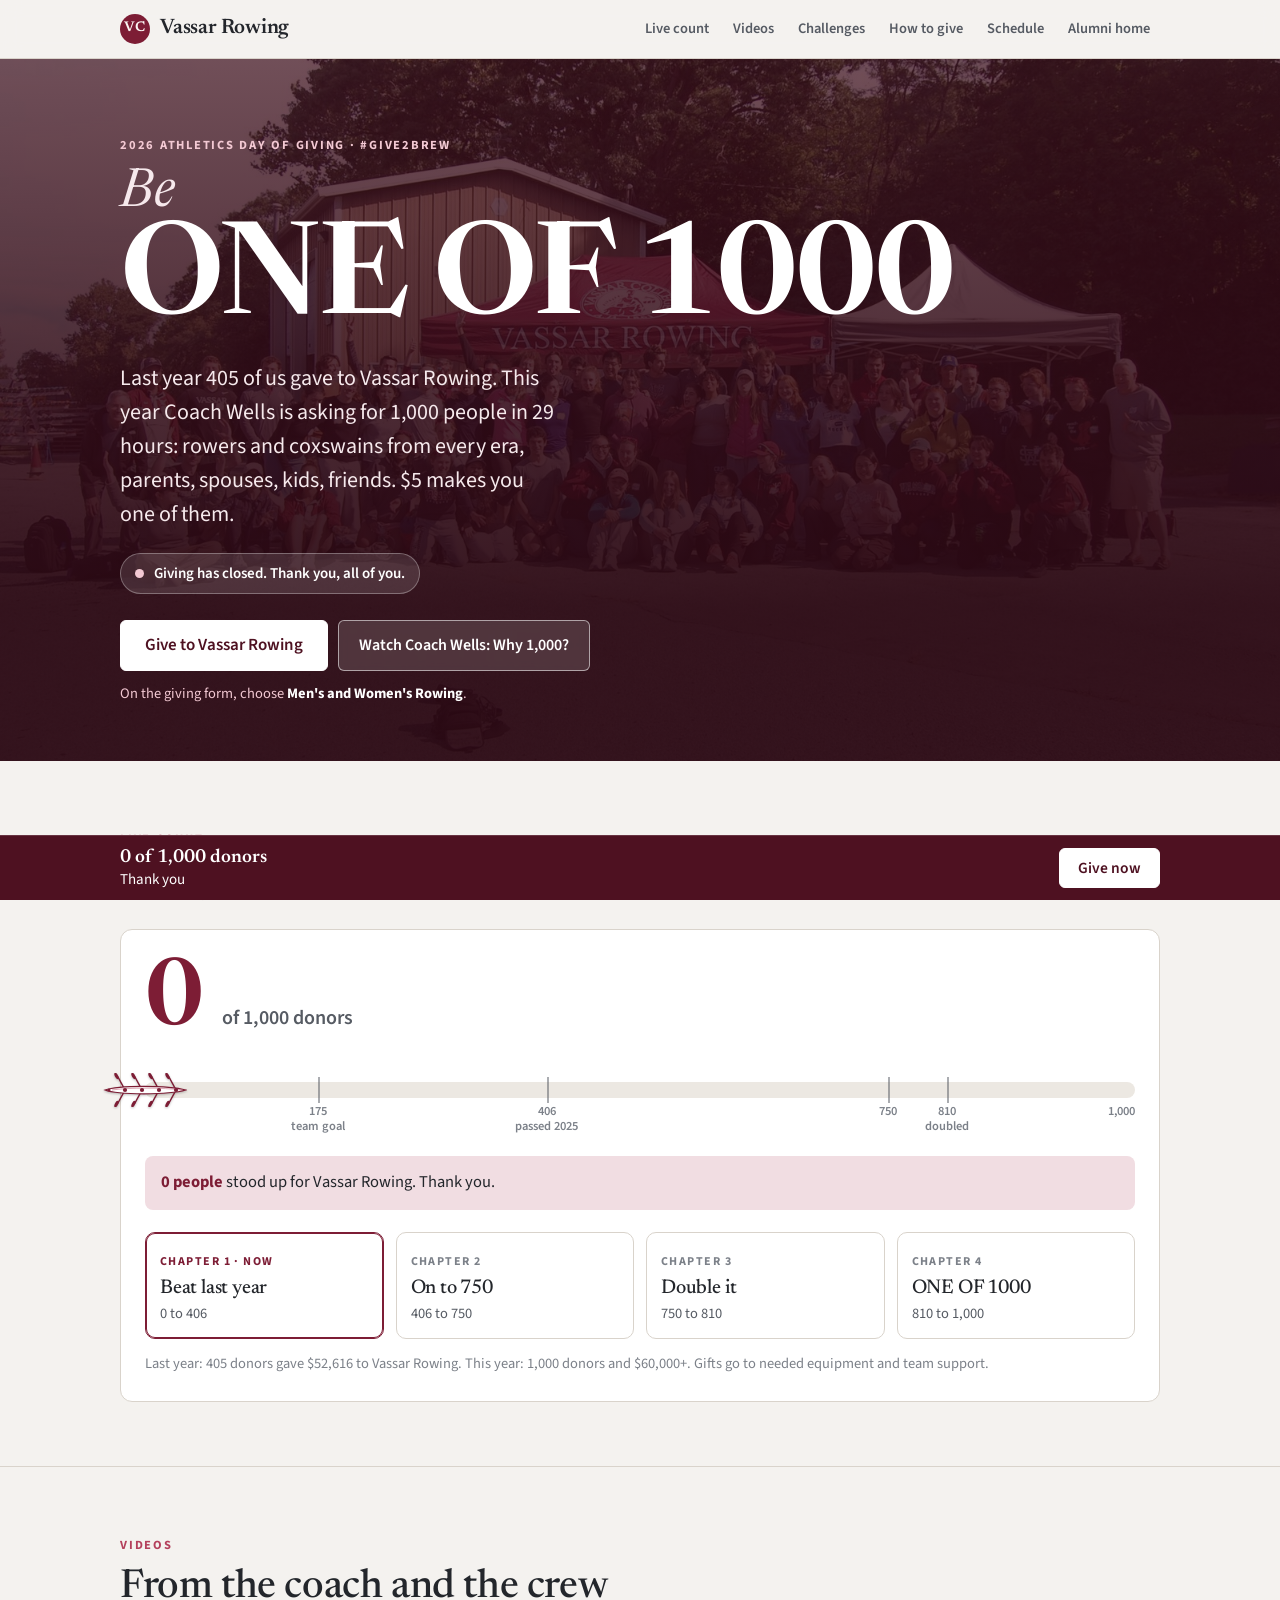
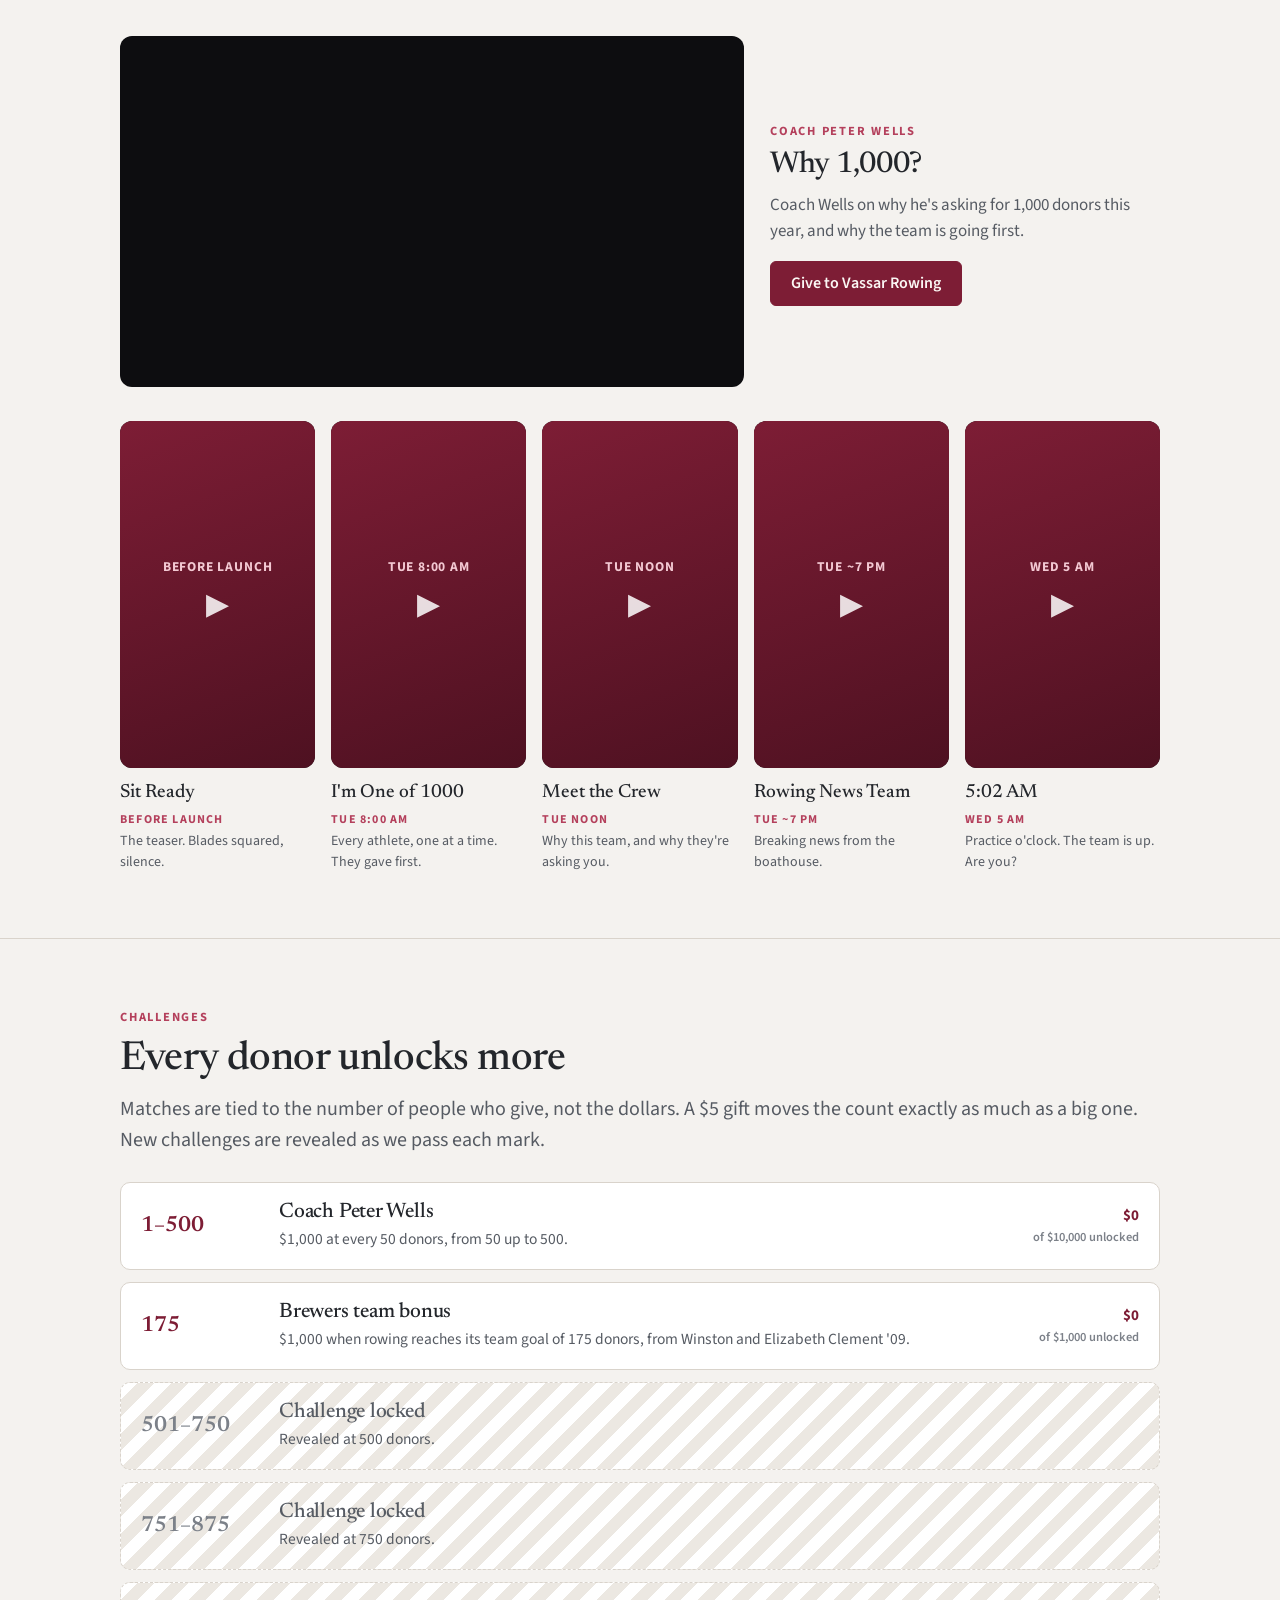
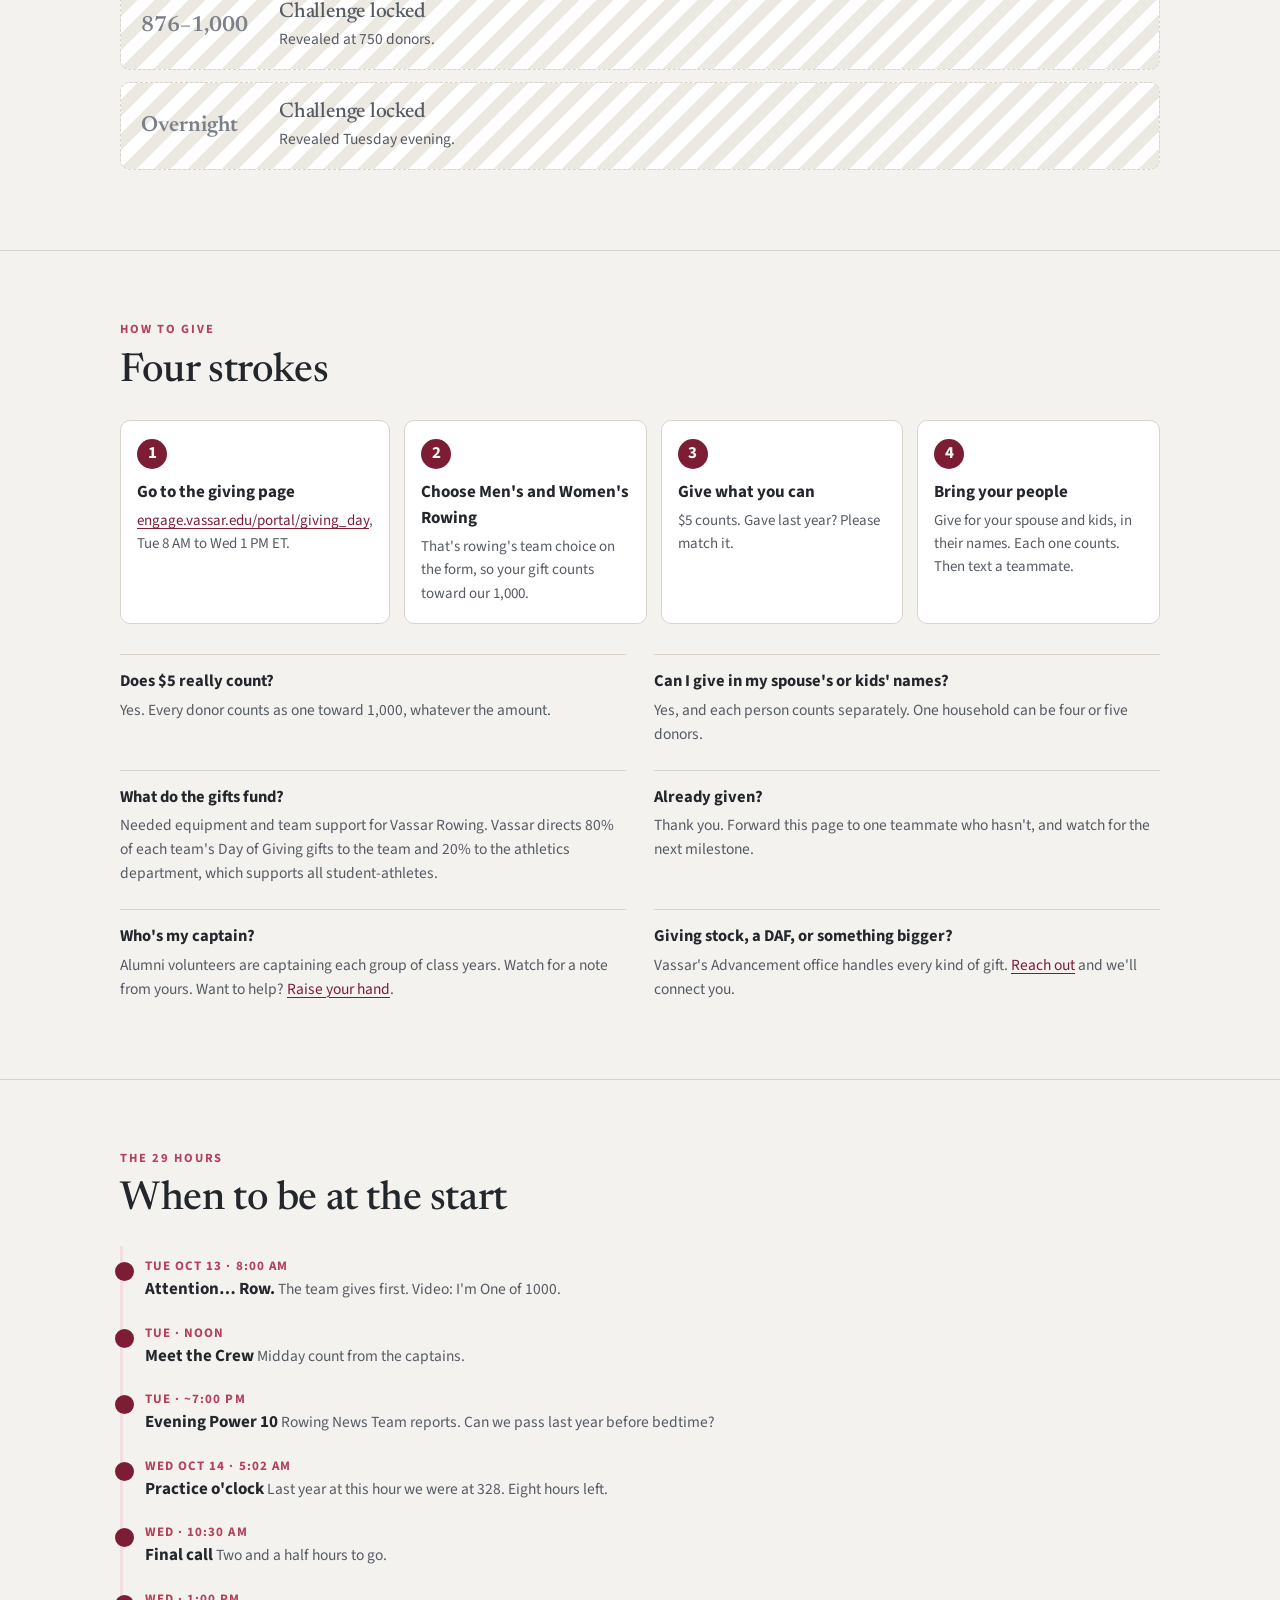
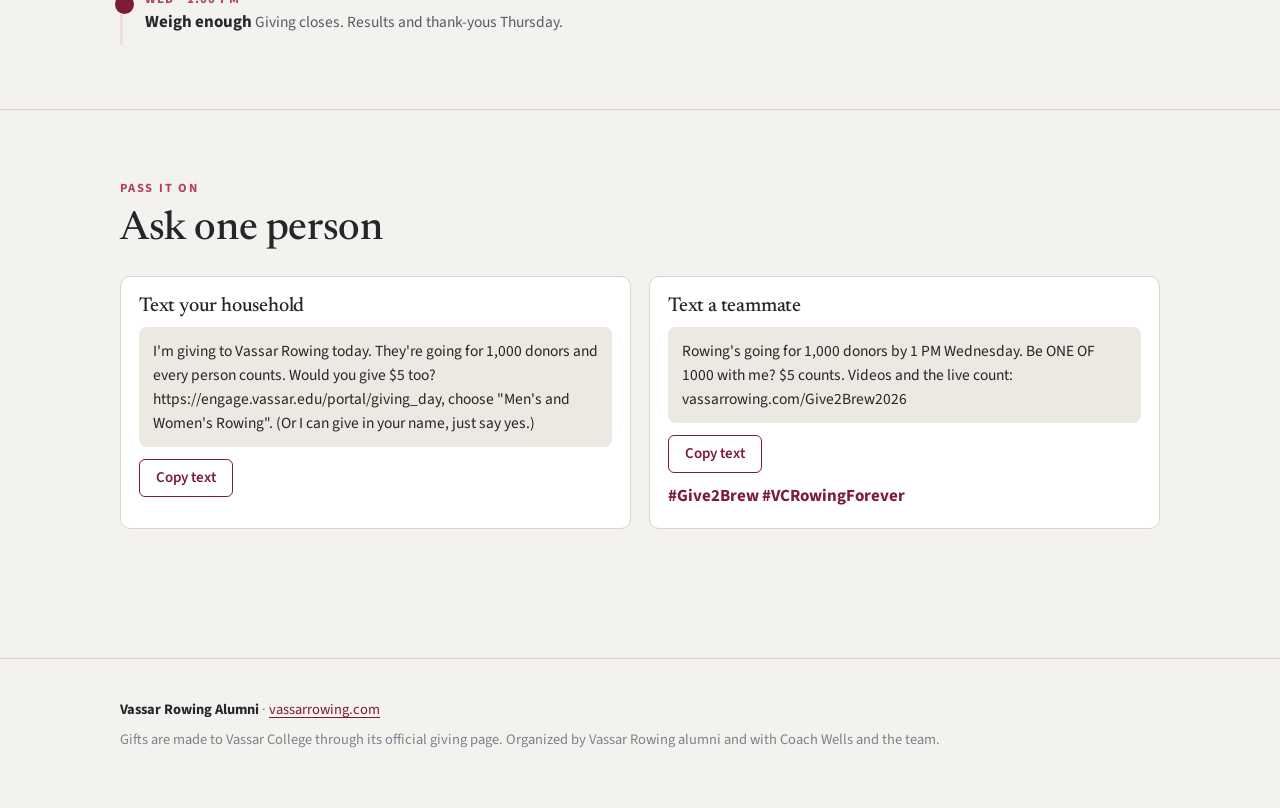
==== commit 237148a2: "Give2Brew footer wording" ====
--- a/Give2Brew2026/index.html
+++ b/Give2Brew2026/index.html
@@ -313,7 +313,7 @@
 <footer>
   <div class="wrap">
     <div><strong style="color:var(--ink)">Vassar Rowing Alumni</strong> · <a href="../index.html">vassarrowing.com</a></div>
-    <div>Gifts are made to Vassar College through its giving page. Organized by Vassar Rowing alumni with Coach Wells and the team.</div>
+    <div>Gifts are made to Vassar College through its official giving page. Organized by Vassar Rowing alumni and with Coach Wells and the team.</div>
   </div>
 </footer>
 
@@ -376,13 +376,15 @@
     return best;
   }
 
+  // The live file is used whenever it exists: a count never goes down, so a reading that is a
+  // couple of hours old is still better than the manual fallback. Staleness only changes the label.
   function liveOk(){
-    if (!live || !live.ok || live.test || data.auto === false || !live.checked) return false;
-    return (new Date() - new Date(live.checked)) < 75*60000;   // ignore if the checker has gone quiet (pre-launch it runs every 30 min)
-  }
+    return !!(live && live.ok && !live.test && data.auto !== false && typeof live.donors === 'number');
+  }
+  function liveStale(){ return !live || !live.checked || (new Date() - new Date(live.checked)) > 75*60000; }
   function counts(){
     var m = {donors: Math.max(0, +data.donors||0), dollars: data.dollars, updated: data.updated, auto: false};
-    if (liveOk() && +live.donors >= m.donors) m = {donors: +live.donors, dollars: live.dollars, updated: live.updated, auto: true};
+    if (liveOk() && +live.donors >= m.donors) m = {donors: +live.donors, dollars: live.dollars, updated: live.updated, auto: true, stale: liveStale()};
     return m;
   }
   function renderCount(){
@@ -396,7 +398,7 @@
     if (p==='live'){ var pc = pace(now); var e=document.createElement('span'); e.className='tick pace'; e.style.left=Math.min(100,pc/GOAL*100)+'%'; e.title='On pace for 1,000: about '+fmt(pc)+' by now'; bar.appendChild(e); }
     var meta = [];
     if (c.dollars) meta.push('<b>'+money(c.dollars)+'</b> raised');
-    if (c.updated) meta.push('Updated '+c.updated+(c.auto ? ' from Vassar\'s giving site' : ''));
+    if (c.updated) meta.push((c.stale ? 'As of ' : 'Updated ')+c.updated+(c.auto ? ' from Vassar\'s giving site' : ''));
     else if (p==='pre') meta.push('Early gifts are already landing. The count updates every few minutes.');
     $('count-meta').innerHTML = meta.join(' · ');
     var nx = nextUnlock(n), msg;
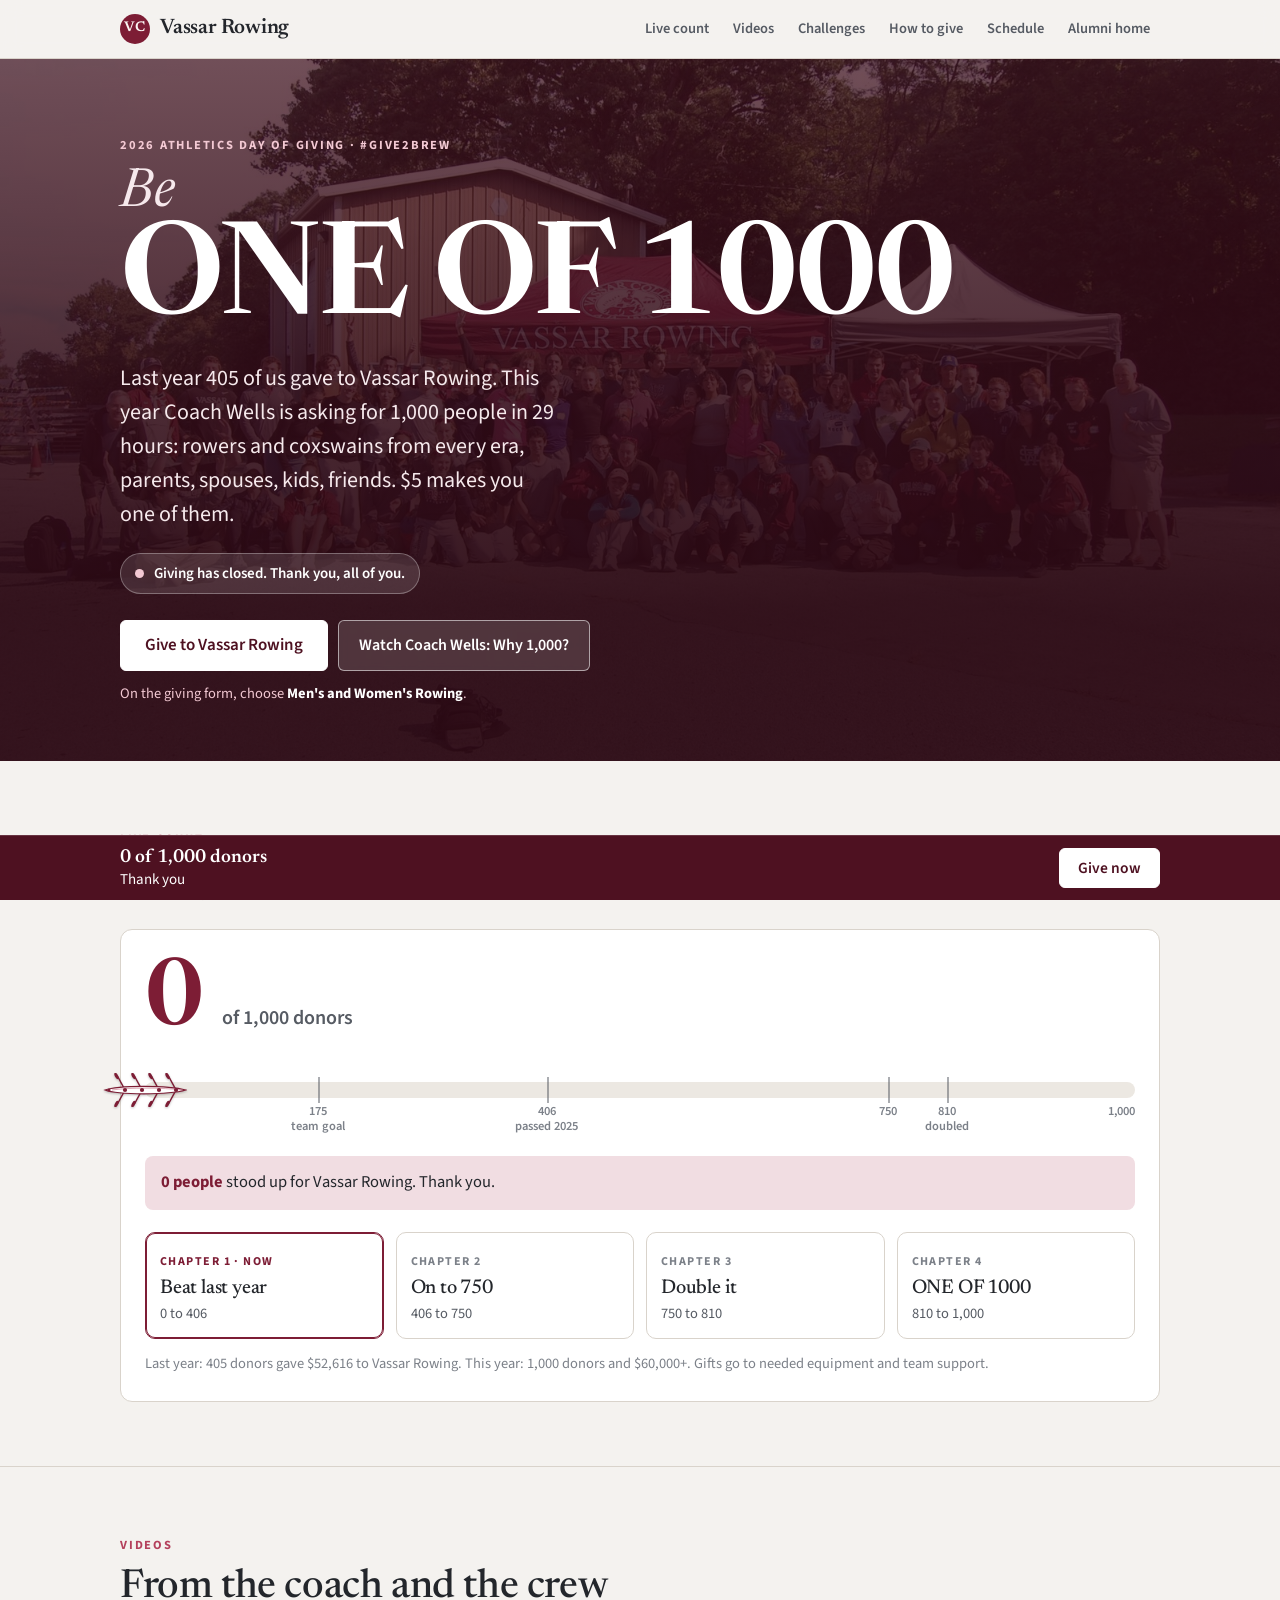
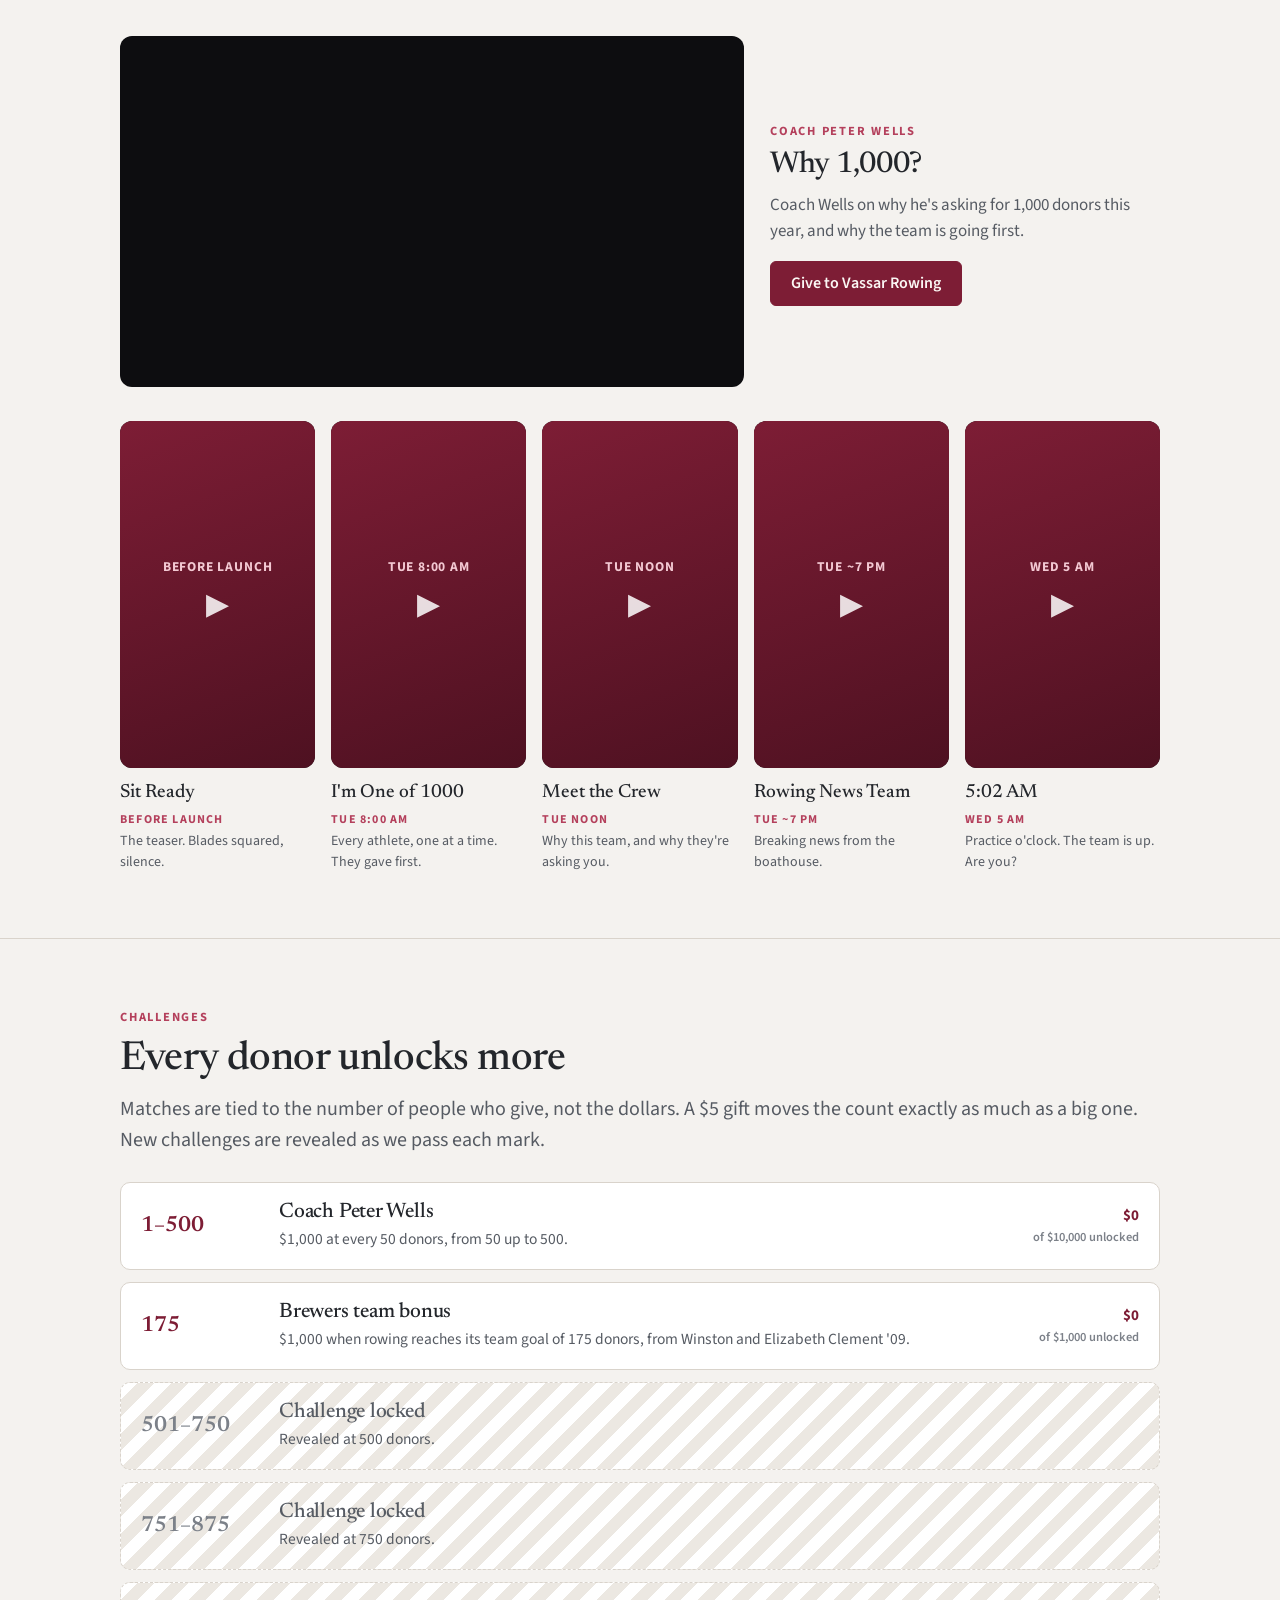
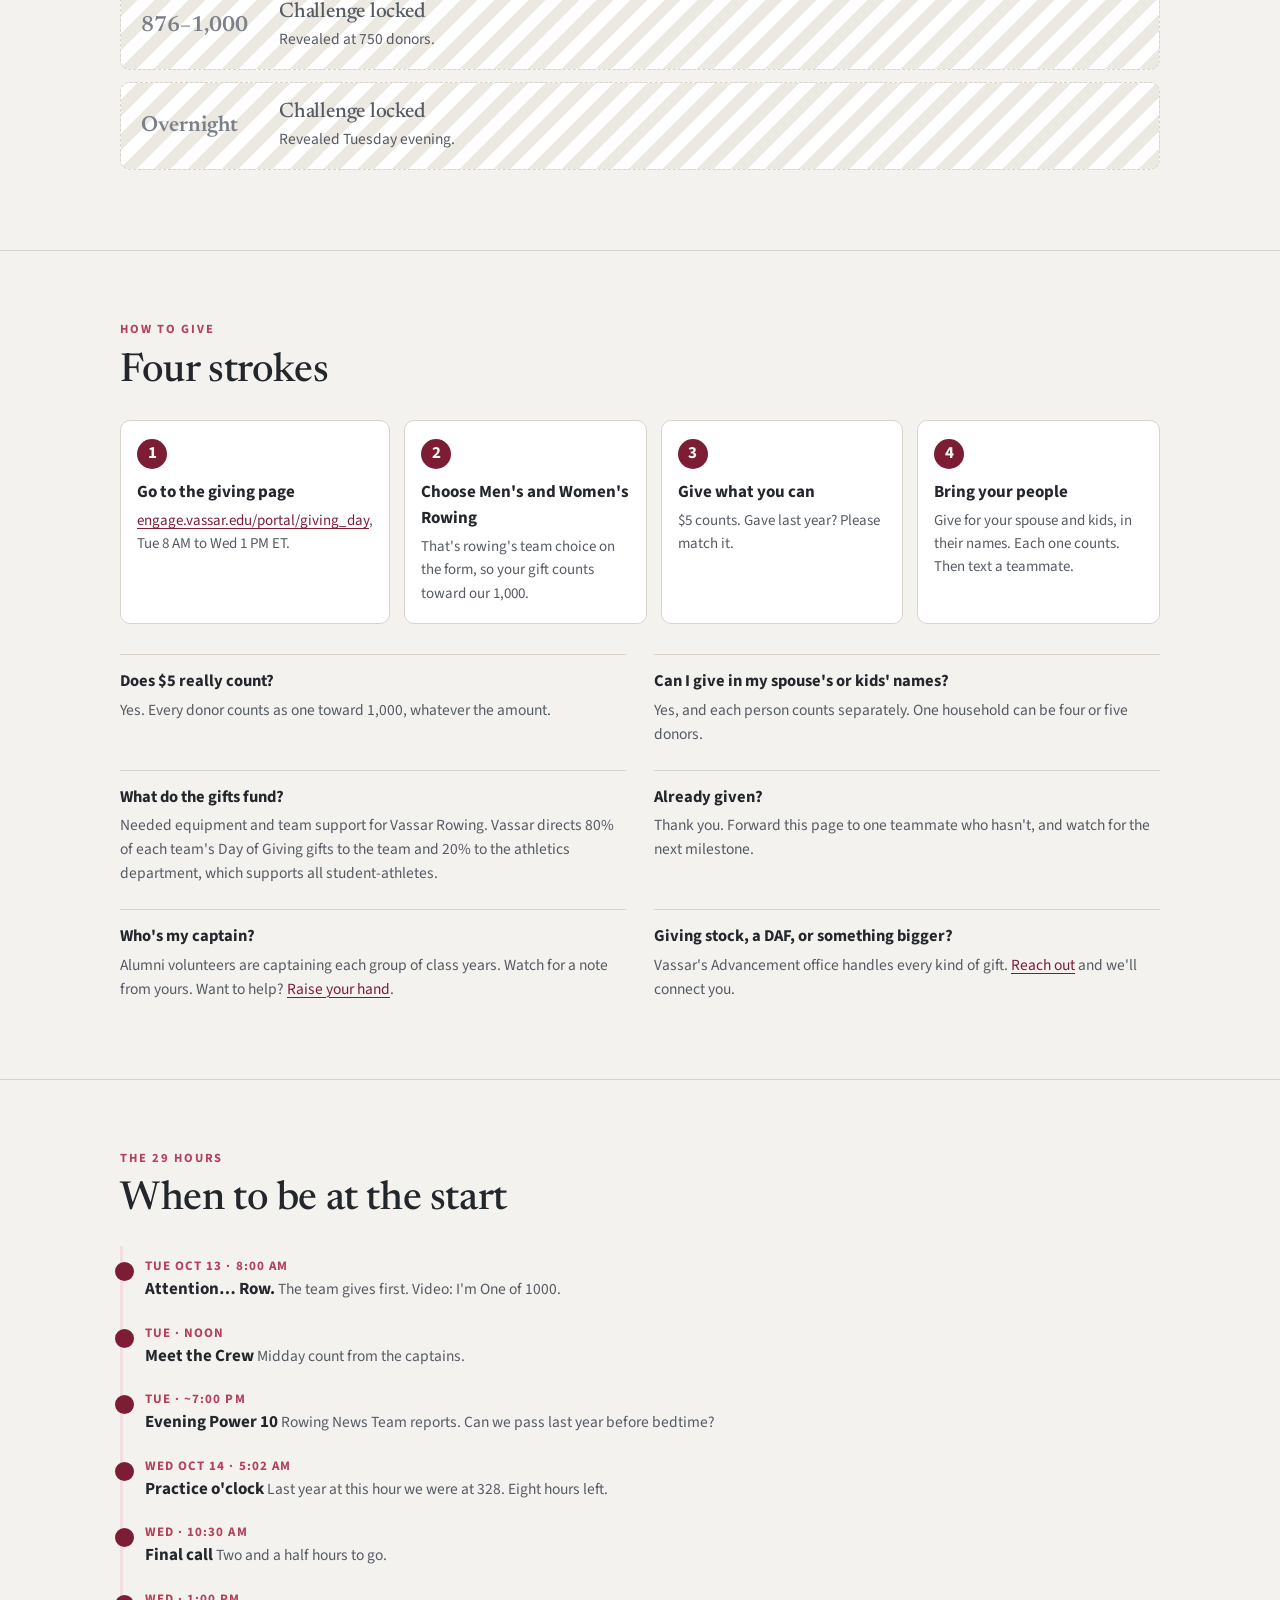
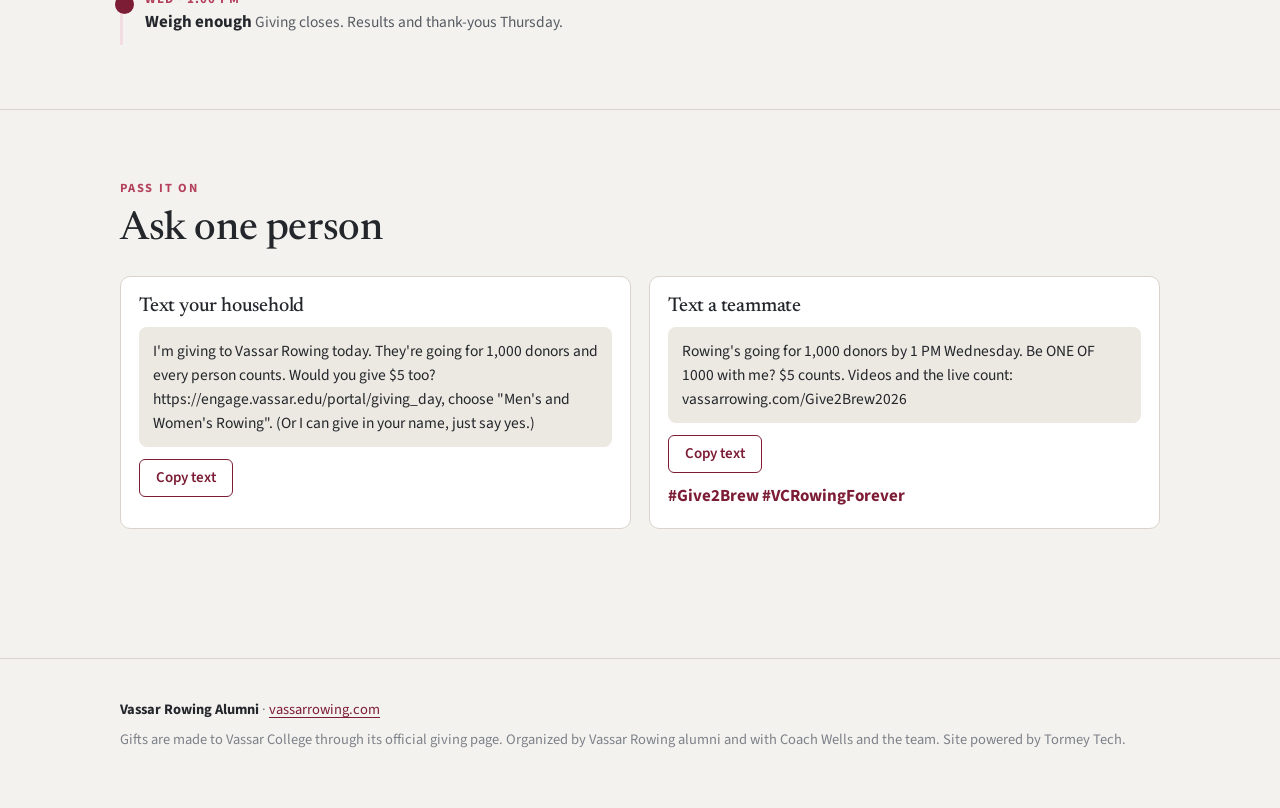
==== commit db9c0285: "Footer credit: "Site powered by Tormey Tech." on every page, including Give2Brew" ====
--- a/Give2Brew2026/index.html
+++ b/Give2Brew2026/index.html
@@ -313,7 +313,7 @@
 <footer>
   <div class="wrap">
     <div><strong style="color:var(--ink)">Vassar Rowing Alumni</strong> · <a href="../index.html">vassarrowing.com</a></div>
-    <div>Gifts are made to Vassar College through its official giving page. Organized by Vassar Rowing alumni and with Coach Wells and the team.</div>
+    <div>Gifts are made to Vassar College through its official giving page. Organized by Vassar Rowing alumni and with Coach Wells and the team. Site powered by Tormey Tech.</div>
   </div>
 </footer>
 
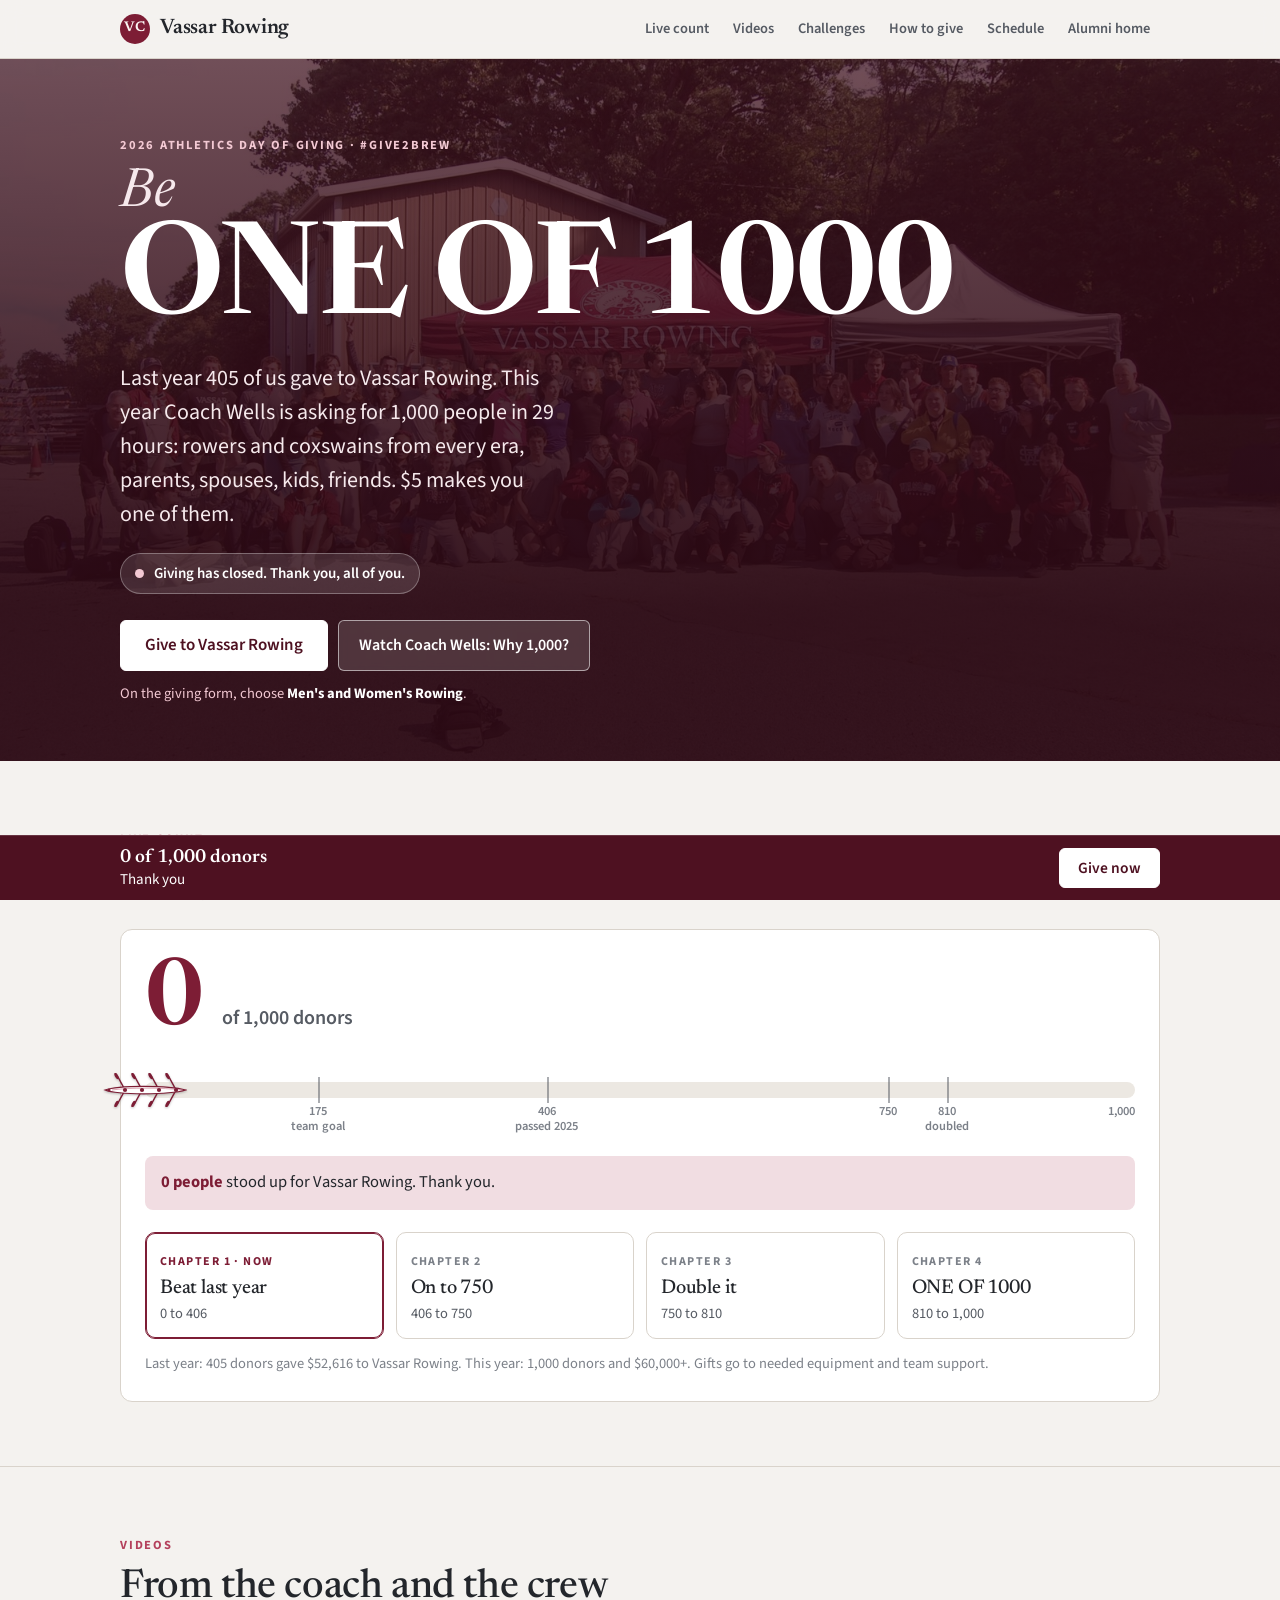
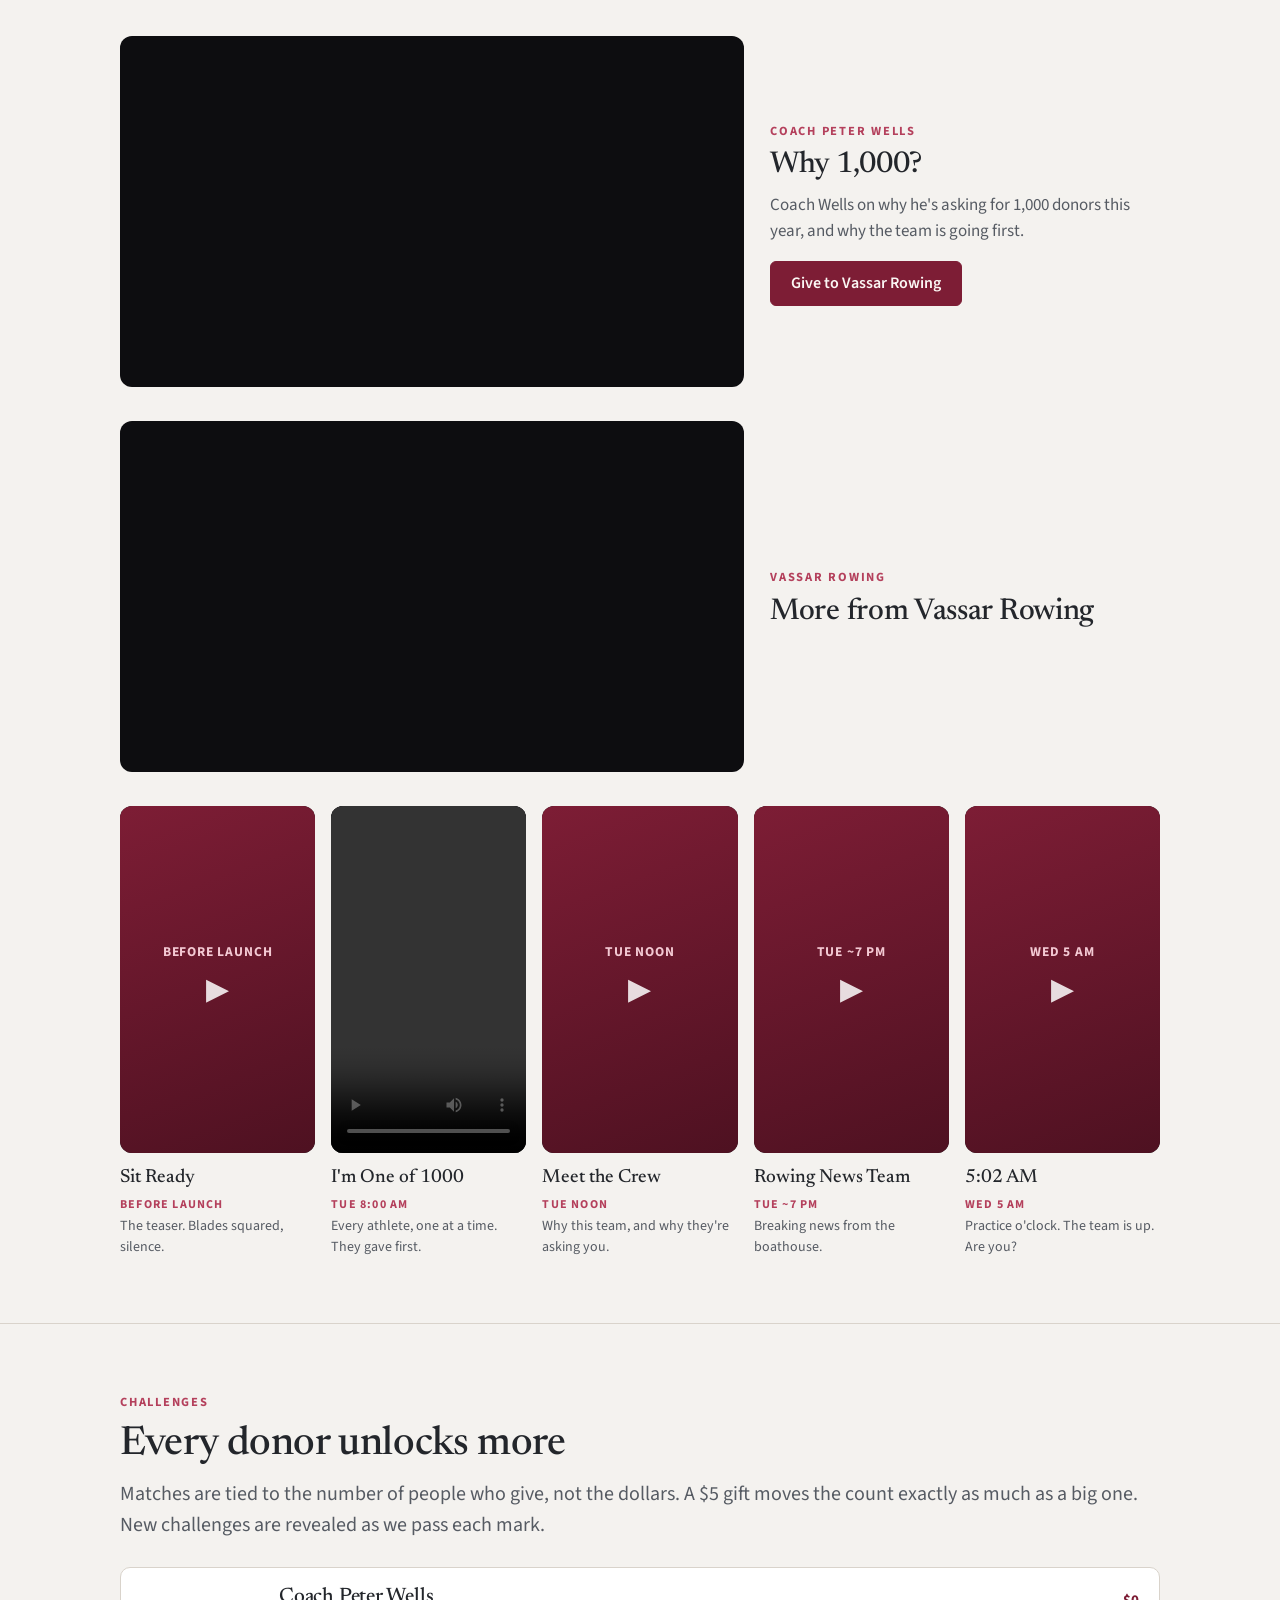
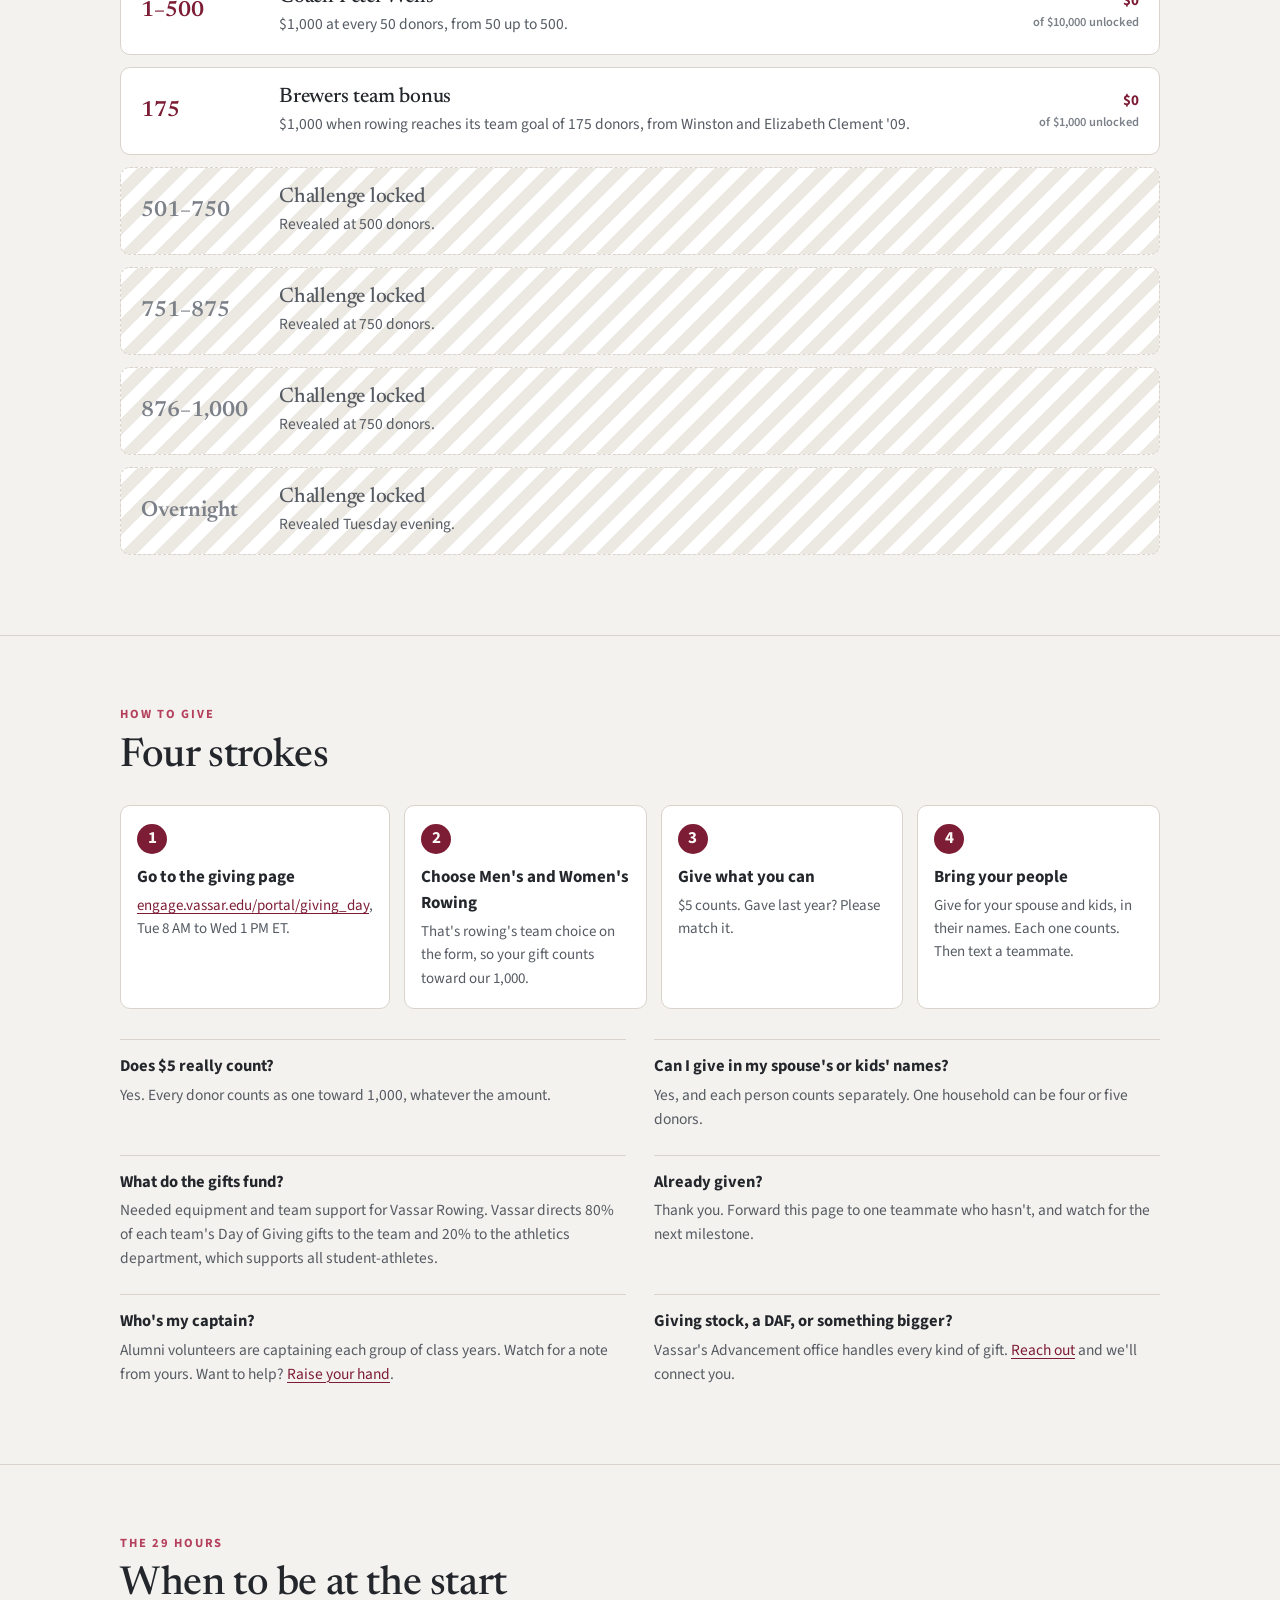
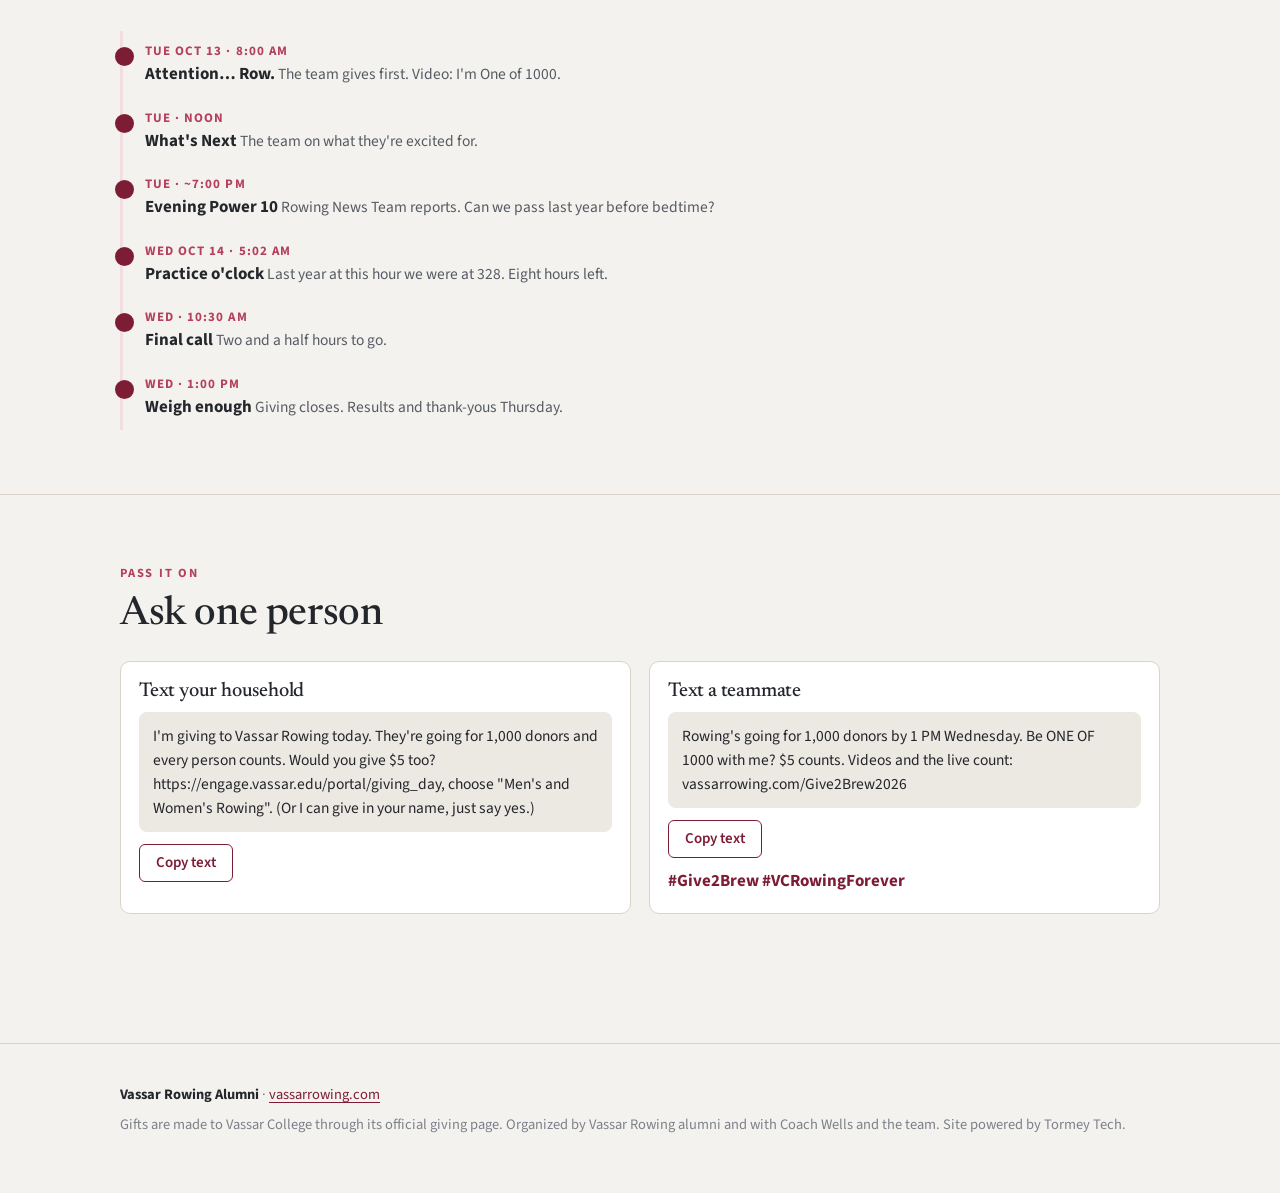
==== commit 2bb9362f: "Give2Brew: third wide video slot (Wednesday Morning); What's Next in schedule" ====
--- a/Give2Brew2026/index.html
+++ b/Give2Brew2026/index.html
@@ -82,6 +82,8 @@
 .vcard .player .soon b{font-size:30px;opacity:.85}
 .player .soon small{font-size:13.5px;letter-spacing:.06em;text-transform:uppercase;font-weight:700;color:#F3C9D3}
 .featured h3{font-size:30px}
+.feat2{margin-top:34px}
+.feat2[hidden]{display:none}
 .featured p{margin-top:10px;color:var(--ink-2)}
 .vgrid{display:grid;grid-template-columns:repeat(5,minmax(0,1fr));gap:16px;margin-top:34px}
 .vcard h4{font-family:var(--font-display);font-size:19px;font-weight:500;margin:10px 0 2px}
@@ -227,6 +229,22 @@
         <p><a class="btn btn-primary give-link" style="margin-top:6px" href="https://engage.vassar.edu/portal/giving_day" target="_blank" rel="noopener">Give to Vassar Rowing</a></p>
       </div>
     </div>
+    <div class="featured feat2" id="feat2" hidden>
+      <div class="player" id="feat2-player"></div>
+      <div>
+        <span class="eyebrow" id="feat2-by"></span>
+        <h3 style="margin-top:6px" id="feat2-title"></h3>
+        <p id="feat2-blurb"></p>
+      </div>
+    </div>
+    <div class="featured feat2" id="feat3" hidden>
+      <div class="player" id="feat3-player"></div>
+      <div>
+        <span class="eyebrow" id="feat3-by"></span>
+        <h3 style="margin-top:6px" id="feat3-title"></h3>
+        <p id="feat3-blurb"></p>
+      </div>
+    </div>
     <div class="vgrid" id="vgrid"></div>
     <div class="p10" id="p10" hidden>
       <h3>Power 10 thank-yous</h3>
@@ -273,7 +291,7 @@
     <h2>When to be at the start</h2>
     <div class="sched" id="sched">
       <div data-t="2026-10-13T08:00:00-04:00"><time>Tue Oct 13 · 8:00 AM</time><b>Attention… Row.</b> <span>The team gives first. Video: I'm One of 1000.</span></div>
-      <div data-t="2026-10-13T12:00:00-04:00"><time>Tue · Noon</time><b>Meet the Crew</b> <span>Midday count from the captains.</span></div>
+      <div data-t="2026-10-13T12:00:00-04:00"><time>Tue · Noon</time><b>What's Next</b> <span>The team on what they're excited for.</span></div>
       <div data-t="2026-10-13T19:00:00-04:00"><time>Tue · ~7:00 PM</time><b>Evening Power 10</b> <span>Rowing News Team reports. Can we pass last year before bedtime?</span></div>
       <div data-t="2026-10-14T05:02:00-04:00"><time>Wed Oct 14 · 5:02 AM</time><b>Practice o'clock</b> <span>Last year at this hour we were at 328. Eight hours left.</span></div>
       <div data-t="2026-10-14T10:30:00-04:00"><time>Wed · 10:30 AM</time><b>Final call</b> <span>Two and a half hours to go.</span></div>
@@ -456,16 +474,30 @@
 
   var shown = {};
   function put(el, key, html){ if (shown[key] !== html){ shown[key] = html; el.innerHTML = html; } }
+  // Extra wide videos under Why 1,000? (featured2, featured3): shown when they have a src or a hosted file.
+  function wide(f, id, key){
+    var box = $(id);
+    if (!(f && ((f.src||'').trim() || f.file))){ box.hidden = true; return; }
+    box.hidden = false;
+    $(id+'-player').className = 'player' + (f.aspect==='9:16' ? ' v' : '');
+    $(id+'-by').textContent = f.by||'';
+    $(id+'-title').textContent = f.title||'';
+    $(id+'-blurb').textContent = f.blurb||'';
+    $(id+'-blurb').hidden = !f.blurb;
+    embed(f).then(function(h){ put($(id+'-player'), key, h || soon(f.title||'Video','Coming soon')); });
+  }
   function renderVideos(){
     var f = data.featured||{}, fp = $('featured-player');
     fp.className = 'player' + (f.aspect==='9:16' ? ' v' : '');
     embed(f).then(function(h){ put(fp, 'featured', h || soon('Why 1,000?','Coming soon')); });
+    wide(data.featured2, 'feat2', 'featured2');
+    wide(data.featured3, 'feat3', 'featured3');
     var vids = data.videos||[];
     if ($('vgrid').children.length !== vids.length){
       $('vgrid').innerHTML = vids.map(function(v,i){
         return '<div class="vcard"><div class="player v" id="vp'+i+'"></div><h4>'+v.title+'</h4><p><span class="when">'+v.drops+'</span><br>'+v.blurb+'</p></div>';
       }).join('');
-      shown = {featured: shown.featured};
+      shown = {featured: shown.featured, featured2: shown.featured2, featured3: shown.featured3};
     }
     vids.forEach(function(v,i){ embed(v).then(function(h){ put($('vp'+i), 'v'+i, h || soon('&#9654;', v.drops)); }); });
     var n = counts().donors;
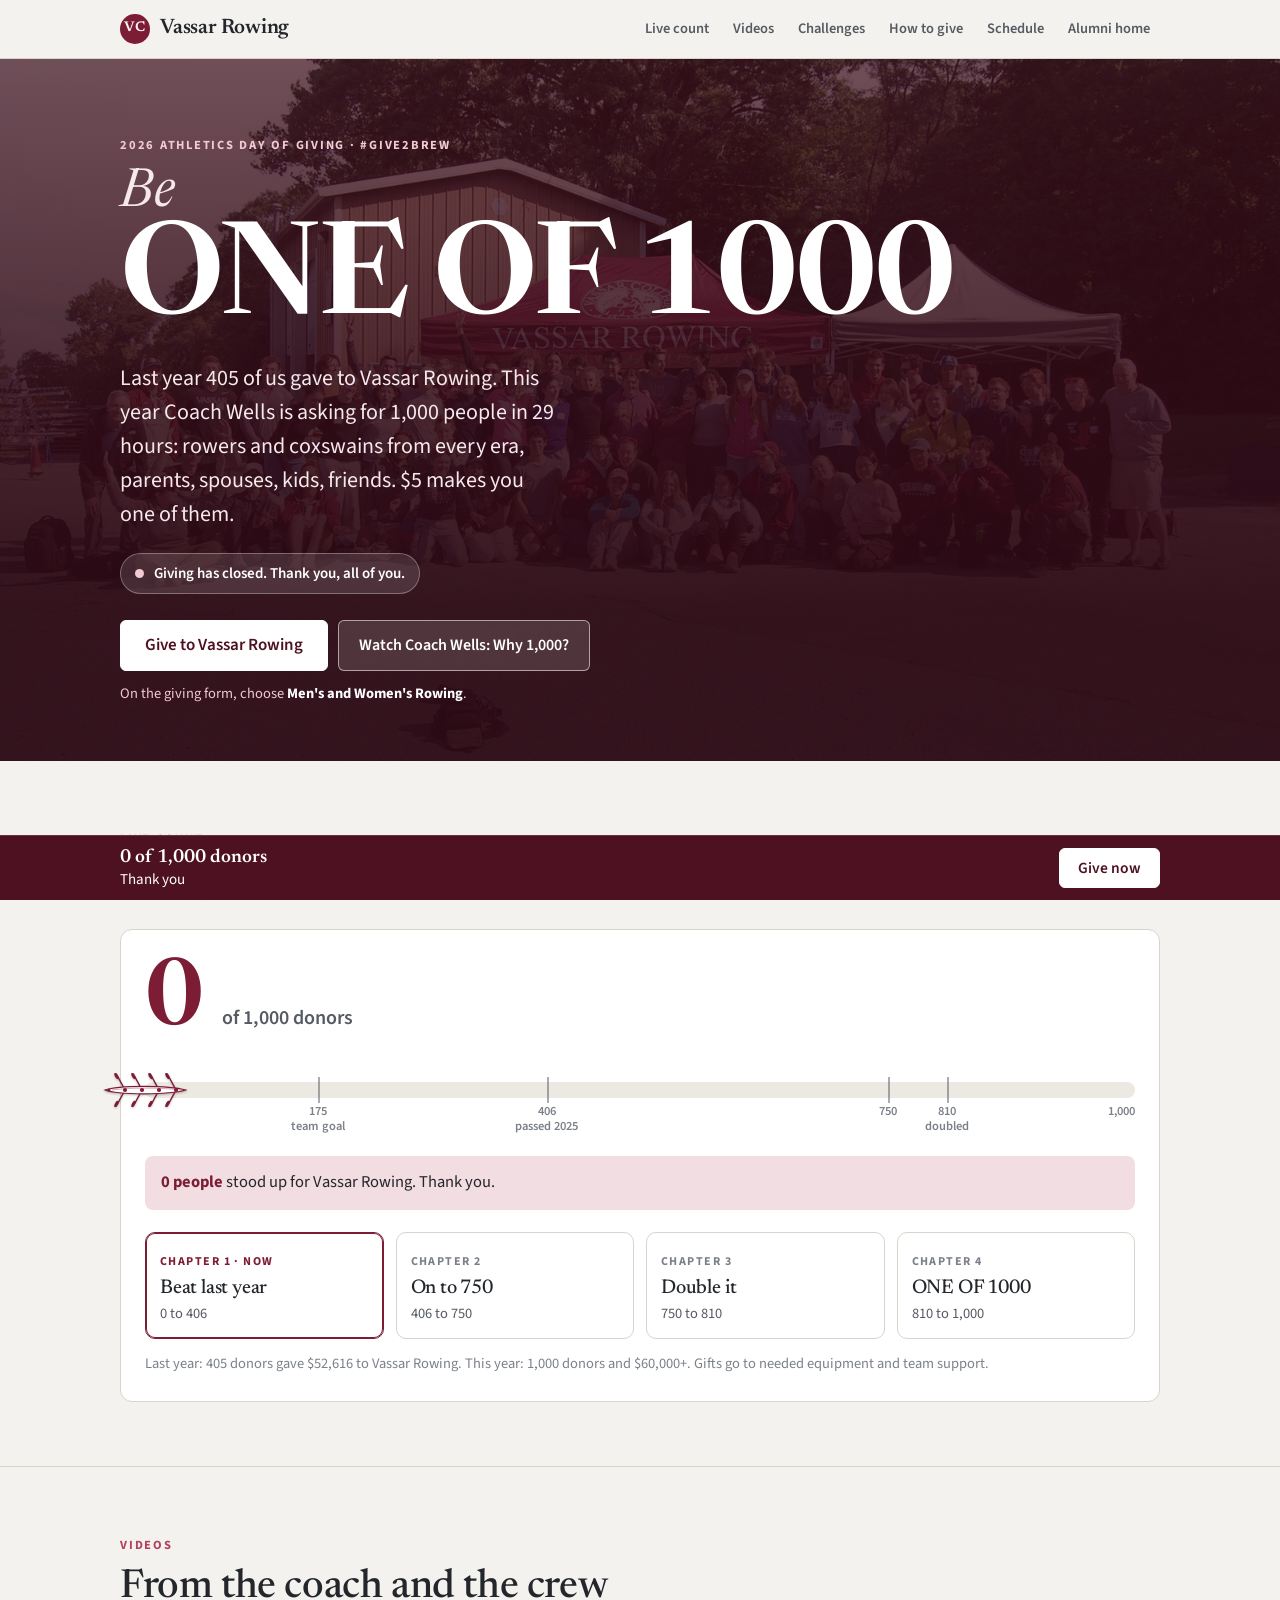
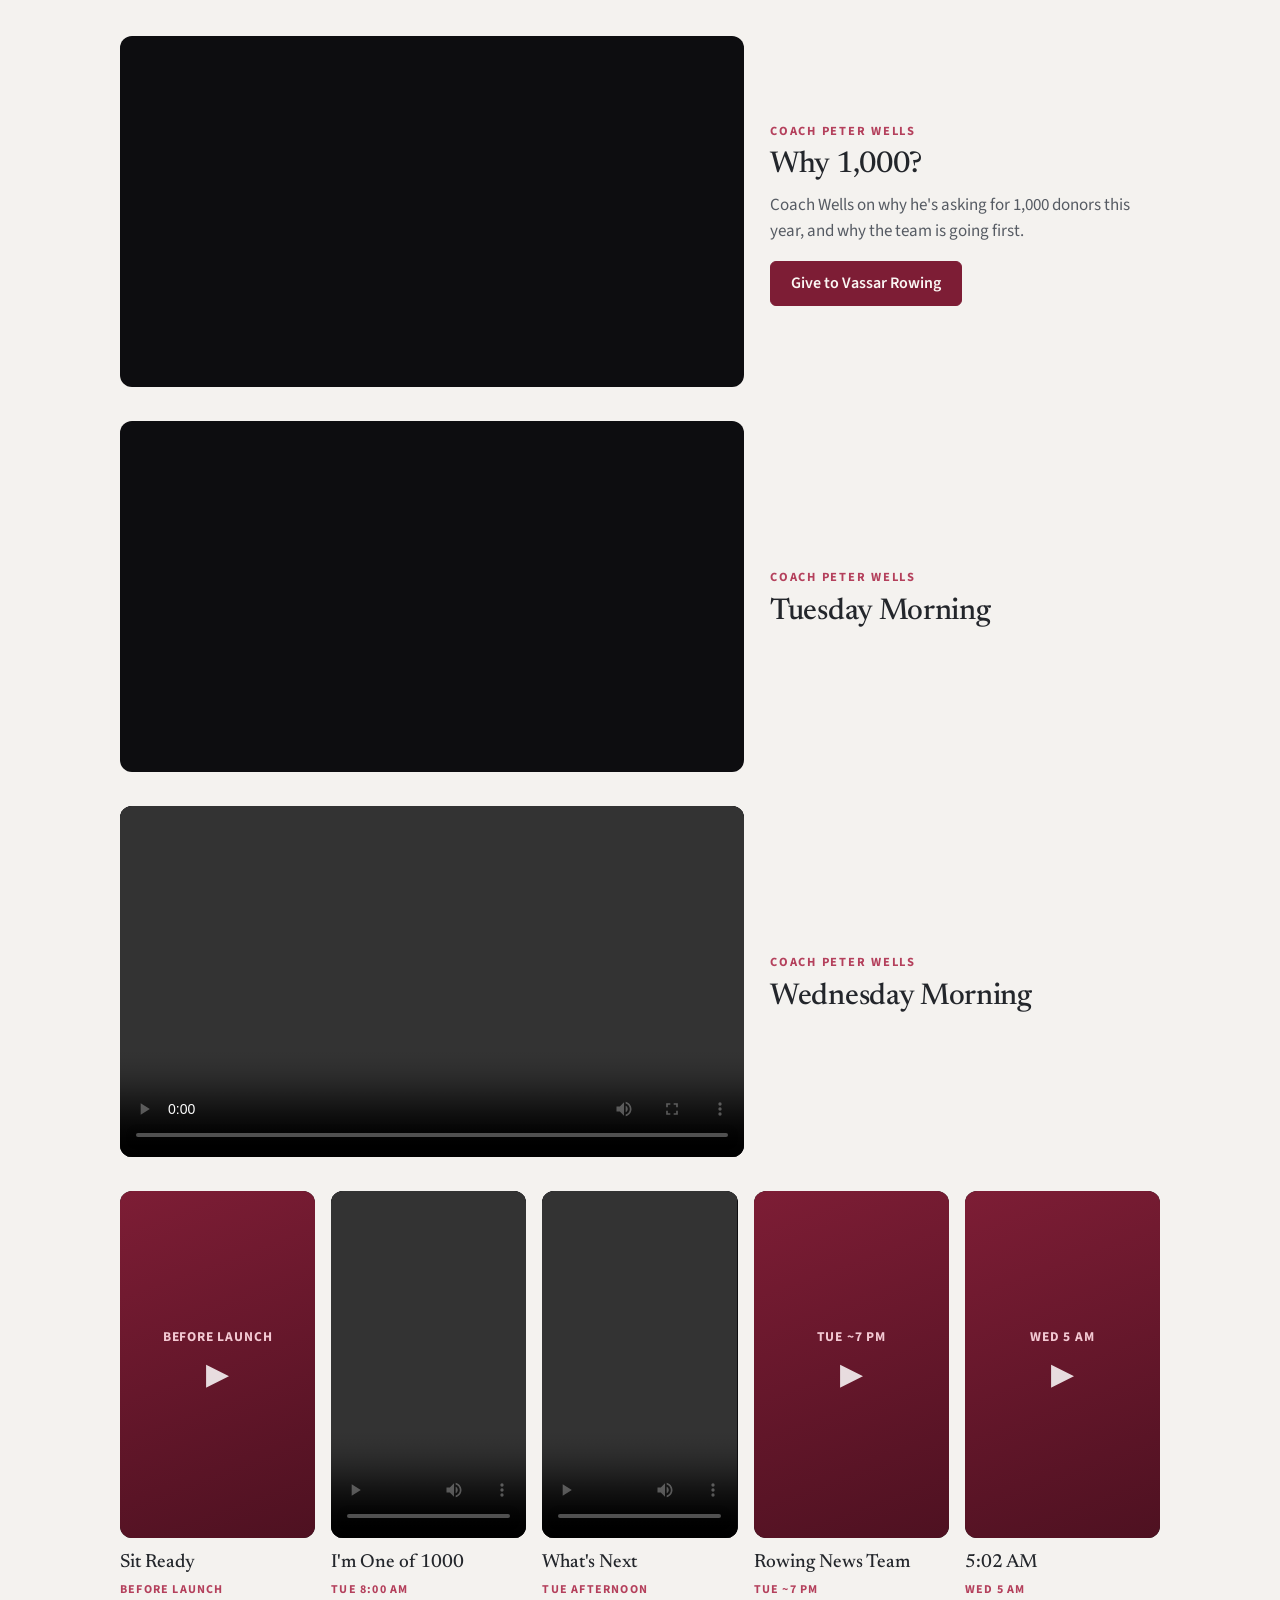
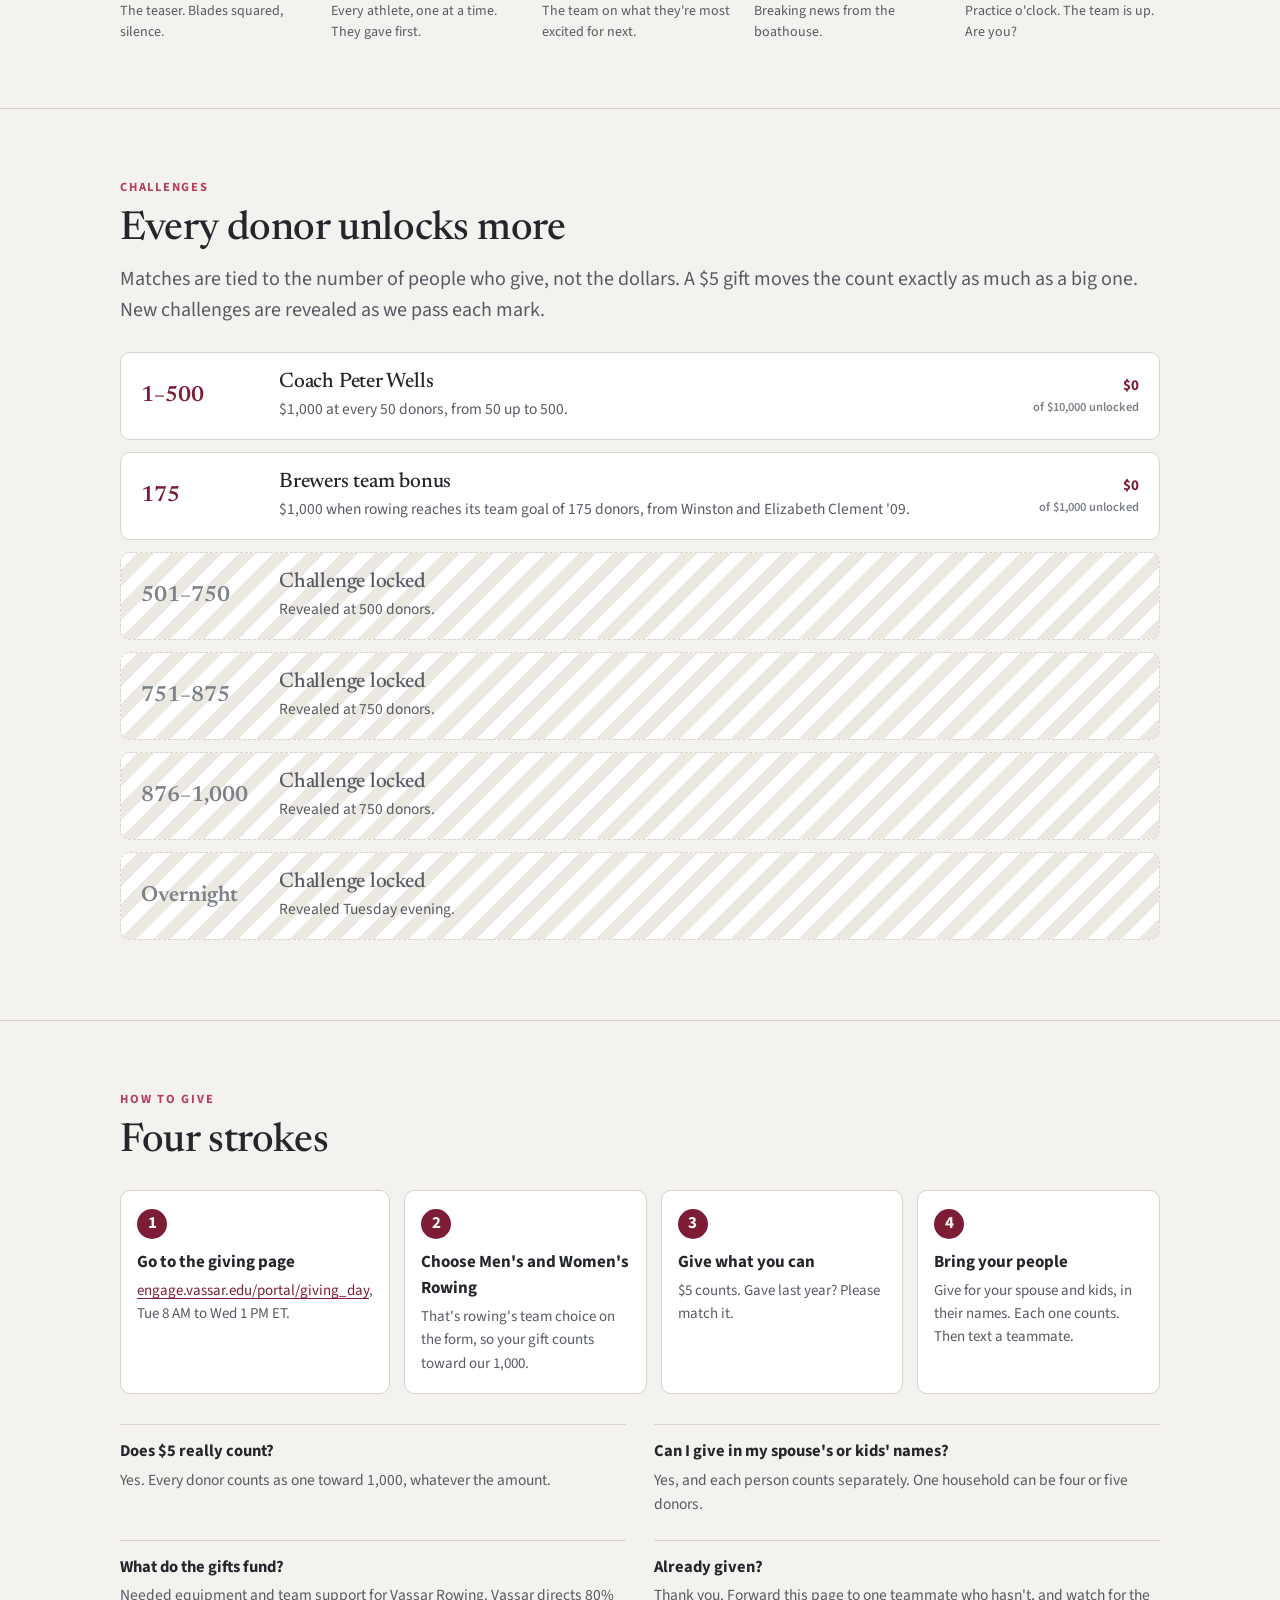
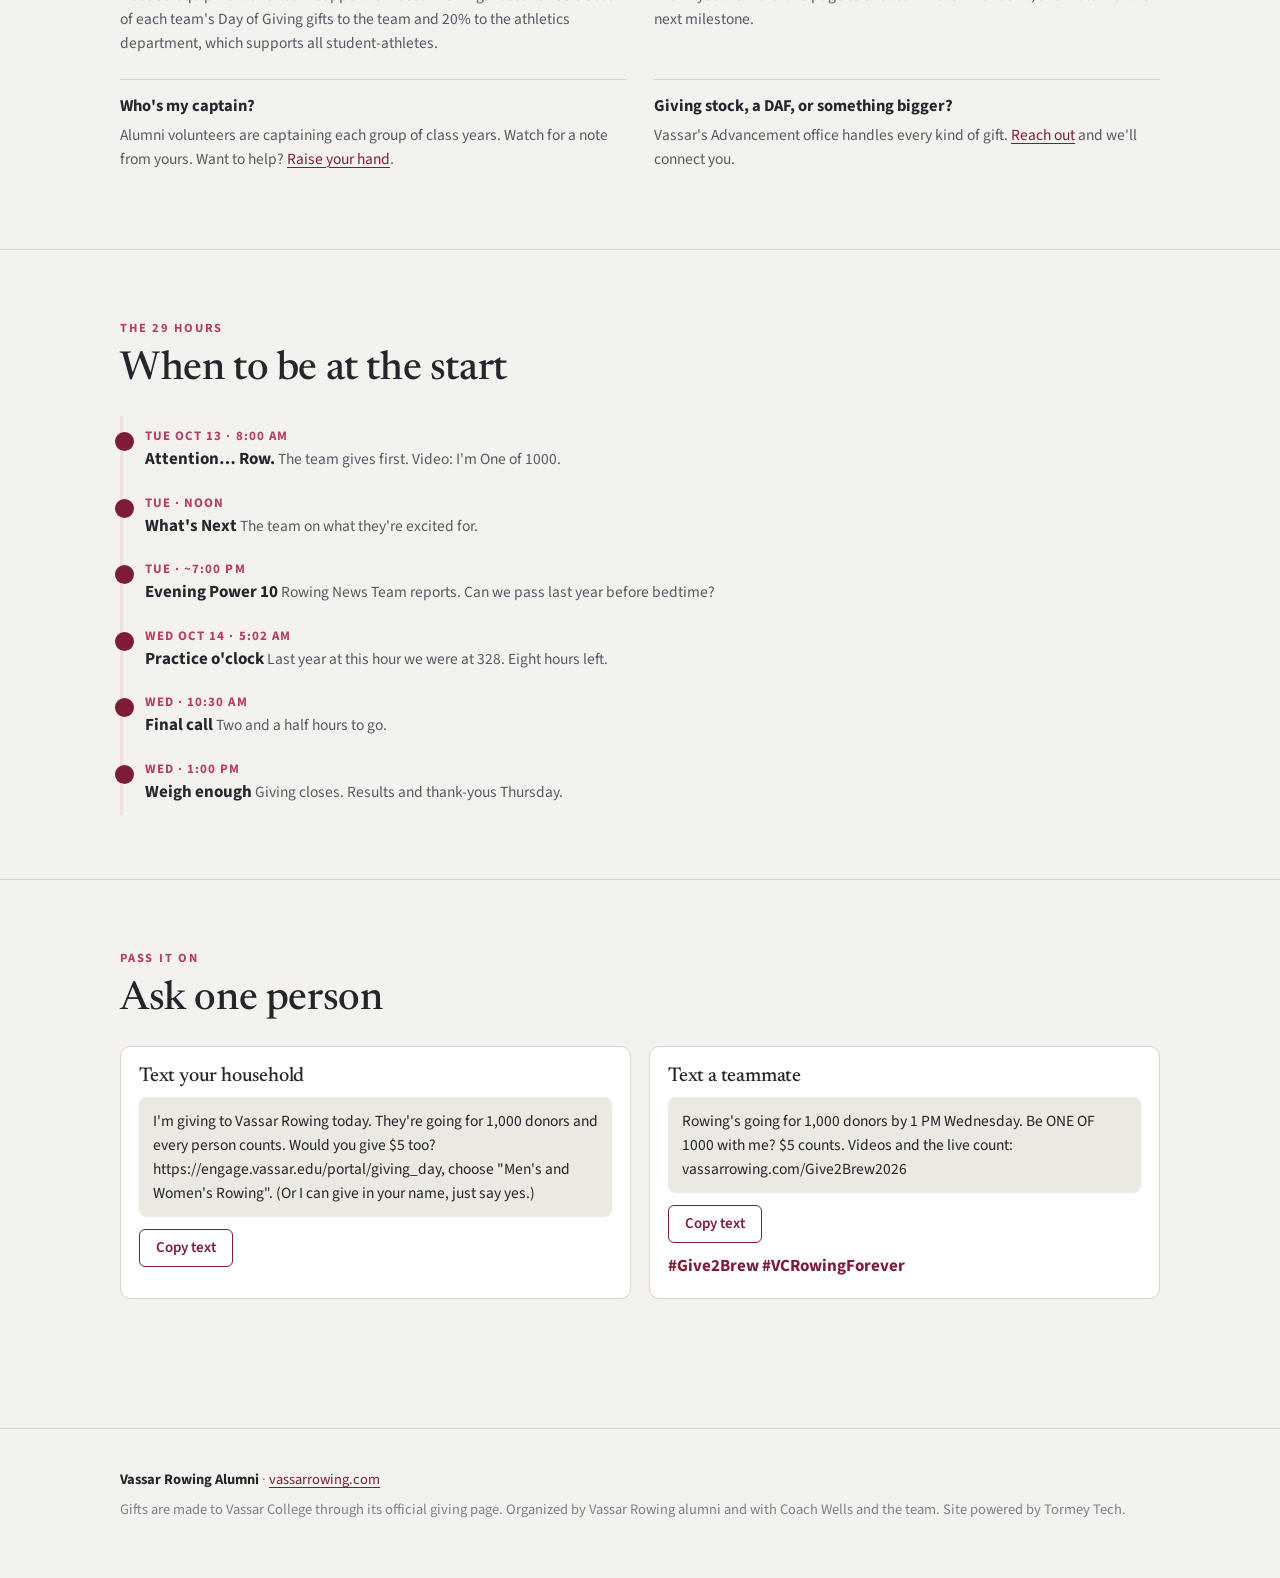
==== commit ae7d0748: "Give2Brew: final-results block (hidden until approved) and fourth wide video slot (Morning Light)" ====
--- a/Give2Brew2026/index.html
+++ b/Give2Brew2026/index.html
@@ -151,6 +151,27 @@
 .give-bar .t b{font-family:var(--font-display);font-size:19px;font-weight:600}
 @media (max-width:560px){.give-bar .t{font-size:13.5px}.give-bar .t b{font-size:17px}}
 .give-bar .btn{background:#fff;color:var(--burg-deep);border-color:#fff;padding:10px 18px;font-size:15.5px;white-space:nowrap}
+/* results (shown after giving closes, from data.results) */
+.results{background:var(--surface);border-bottom:1px solid var(--line)}
+.results[hidden]{display:none}
+.results .wrap{padding-block:56px 48px}
+.results h2{font-size:clamp(38px,6vw,64px);line-height:1.02;margin-top:8px}
+.results .lede{font-size:clamp(18px,2vw,21px);max-width:62ch;margin-top:14px;color:var(--ink)}
+.r-stats{display:grid;grid-template-columns:repeat(4,minmax(0,1fr));gap:12px;margin-top:28px}
+.r-stat{border:1px solid var(--line);border-radius:12px;padding:18px 16px;background:var(--ground)}
+.r-stat b{display:block;font-family:var(--font-display);font-size:clamp(34px,4.4vw,48px);font-weight:600;line-height:1;color:var(--burg);font-variant-numeric:tabular-nums}
+.r-stat span{display:block;margin-top:8px;font-size:14.5px;color:var(--ink-2);line-height:1.35}
+.r-cols{display:grid;grid-template-columns:minmax(0,1fr) minmax(0,1fr);gap:28px;margin-top:30px}
+.r-cols h3{font-size:22px}
+.r-miles{list-style:none;padding:0;margin:12px 0 0;display:grid;gap:8px}
+.r-miles li{display:grid;grid-template-columns:64px 1fr;gap:12px;align-items:baseline;font-size:15.5px;color:var(--ink-2)}
+.r-miles li b{font-family:var(--font-display);font-size:20px;color:var(--burg);font-variant-numeric:tabular-nums}
+.r-miles li.miss b{color:var(--muted)}
+.r-others p{margin-top:12px;font-size:15.5px;color:var(--ink-2)}
+.r-links{display:flex;flex-wrap:wrap;gap:10px;margin-top:16px}
+.r-links a{font-size:15px;padding:9px 16px}
+.r-thanks{margin-top:26px;padding:16px 18px;border-radius:10px;background:var(--rose-soft);font-size:16.5px;color:var(--ink)}
+@media (max-width:860px){.r-stats{grid-template-columns:repeat(2,minmax(0,1fr))}.r-cols{grid-template-columns:1fr}}
 </style>
 </head>
 <body>
@@ -162,6 +183,20 @@
     </div>
   </div>
 </nav>
+
+<section class="results" id="results" hidden aria-labelledby="results-title">
+  <div class="wrap">
+    <span class="eyebrow" id="results-eyebrow"></span>
+    <h2 id="results-title"></h2>
+    <p class="lede" id="results-lede"></p>
+    <div class="r-stats" id="results-stats"></div>
+    <div class="r-cols">
+      <div><h3 id="results-miles-h"></h3><ul class="r-miles" id="results-miles"></ul></div>
+      <div class="r-others"><h3 id="results-others-h"></h3><div id="results-others"></div><div class="r-links" id="results-links"></div></div>
+    </div>
+    <p class="r-thanks" id="results-thanks"></p>
+  </div>
+</section>
 
 <header class="g-hero">
   <img src="../photos/2026/group-photo.jpg" alt="">
@@ -243,6 +278,14 @@
         <span class="eyebrow" id="feat3-by"></span>
         <h3 style="margin-top:6px" id="feat3-title"></h3>
         <p id="feat3-blurb"></p>
+      </div>
+    </div>
+    <div class="featured feat2" id="feat4" hidden>
+      <div class="player" id="feat4-player"></div>
+      <div>
+        <span class="eyebrow" id="feat4-by"></span>
+        <h3 style="margin-top:6px" id="feat4-title"></h3>
+        <p id="feat4-blurb"></p>
       </div>
     </div>
     <div class="vgrid" id="vgrid"></div>
@@ -474,7 +517,7 @@
 
   var shown = {};
   function put(el, key, html){ if (shown[key] !== html){ shown[key] = html; el.innerHTML = html; } }
-  // Extra wide videos under Why 1,000? (featured2, featured3): shown when they have a src or a hosted file.
+  // Extra wide videos under Why 1,000? (featured2, featured3, featured4): shown when they have a src or a hosted file.
   function wide(f, id, key){
     var box = $(id);
     if (!(f && ((f.src||'').trim() || f.file))){ box.hidden = true; return; }
@@ -492,12 +535,13 @@
     embed(f).then(function(h){ put(fp, 'featured', h || soon('Why 1,000?','Coming soon')); });
     wide(data.featured2, 'feat2', 'featured2');
     wide(data.featured3, 'feat3', 'featured3');
+    wide(data.featured4, 'feat4', 'featured4');
     var vids = data.videos||[];
     if ($('vgrid').children.length !== vids.length){
       $('vgrid').innerHTML = vids.map(function(v,i){
         return '<div class="vcard"><div class="player v" id="vp'+i+'"></div><h4>'+v.title+'</h4><p><span class="when">'+v.drops+'</span><br>'+v.blurb+'</p></div>';
       }).join('');
-      shown = {featured: shown.featured, featured2: shown.featured2, featured3: shown.featured3};
+      shown = {featured: shown.featured, featured2: shown.featured2, featured3: shown.featured3, featured4: shown.featured4};
     }
     vids.forEach(function(v,i){ embed(v).then(function(h){ put($('vp'+i), 'v'+i, h || soon('&#9654;', v.drops)); }); });
     var n = counts().donors;
@@ -512,12 +556,32 @@
   function loadLive(){
     return fetch(LIVE_URL+'?t='+Date.now(), {cache:'no-store'}).then(function(r){ return r.ok ? r.json() : null; }).then(function(j){ if (j) live = j; }).catch(function(){});
   }
+  // Final results block at the top of the page (data.results). Hidden until "show" is true;
+  // add ?preview=results to the URL to see a draft before it goes live.
+  function renderResults(){
+    var r = data.results, box = $('results');
+    var preview = /[?&]preview=results\b/.test(location.search);
+    if (!r || !(r.show || preview)){ box.hidden = true; return; }
+    box.hidden = false;
+    $('results-eyebrow').textContent = r.eyebrow||'';
+    $('results-title').textContent = r.title||'';
+    $('results-lede').innerHTML = r.lede||'';
+    $('results-stats').innerHTML = (r.stats||[]).map(function(x){ return '<div class="r-stat"><b>'+x.n+'</b><span>'+x.label+'</span></div>'; }).join('');
+    $('results-miles-h').textContent = r.milestones_title||'';
+    $('results-miles').innerHTML = (r.milestones||[]).map(function(m){ return '<li'+(m.missed?' class="miss"':'')+'><b>'+m.at+'</b><span>'+m.text+'</span></li>'; }).join('');
+    $('results-others-h').textContent = r.others_title||'';
+    $('results-others').innerHTML = (r.others||[]).map(function(t){ return '<p>'+t+'</p>'; }).join('');
+    $('results-links').innerHTML = (r.links||[]).map(function(l){ return '<a class="btn btn-ghost" href="'+l.url+'" target="_blank" rel="noopener">'+l.text+'</a>'; }).join('');
+    $('results-thanks').innerHTML = r.thanks||'';
+    $('results-thanks').hidden = !r.thanks;
+  }
+
   function load(first){
     Promise.all([
       fetch('../data/give2brew2026.json?t='+Date.now(), {cache:'no-store'}).then(function(r){return r.json()}),
       loadLive()
     ]).then(function(res){
-      data = res[0]; renderCount(); renderVideos();
+      data = res[0]; renderResults(); renderCount(); renderVideos();
     }).catch(function(){ if (first){ data = {donors:0, challenges:[], videos:[], power10:[], featured:{}}; renderCount(); renderVideos(); } });
   }
 
